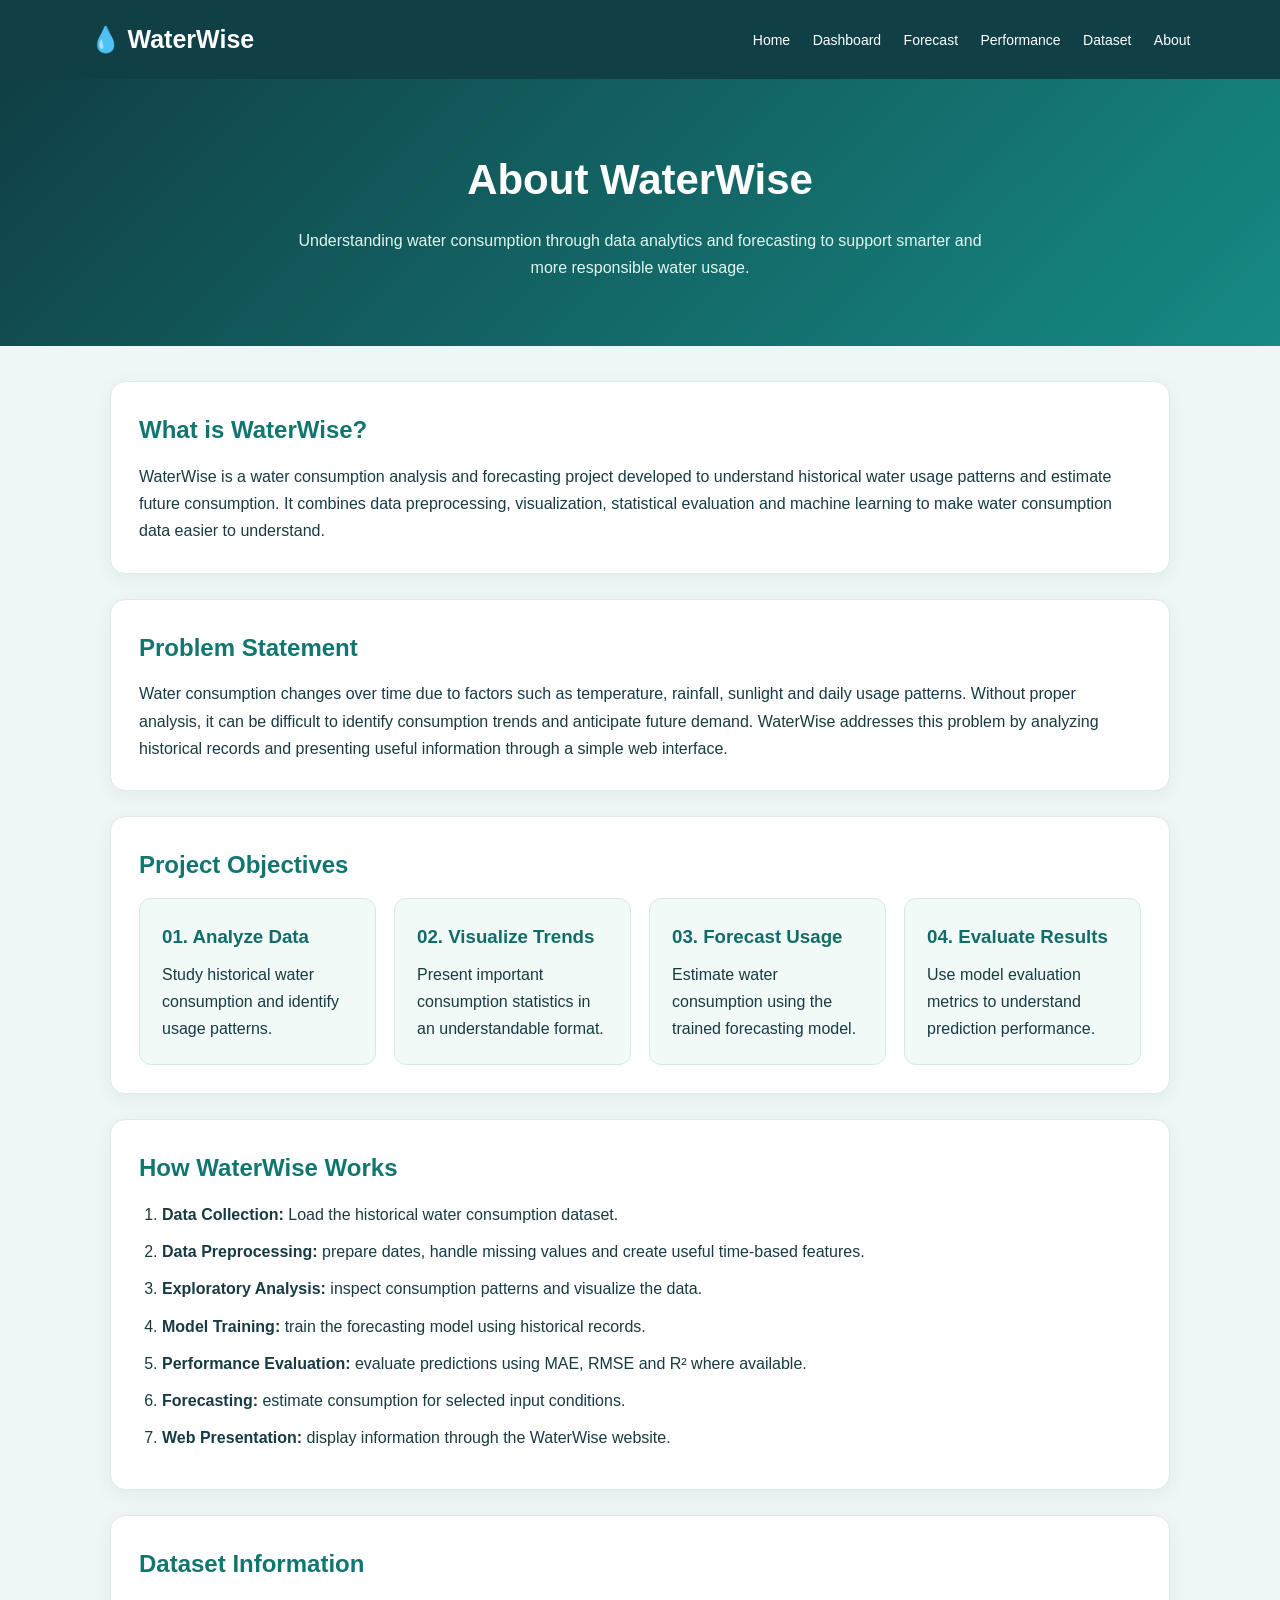
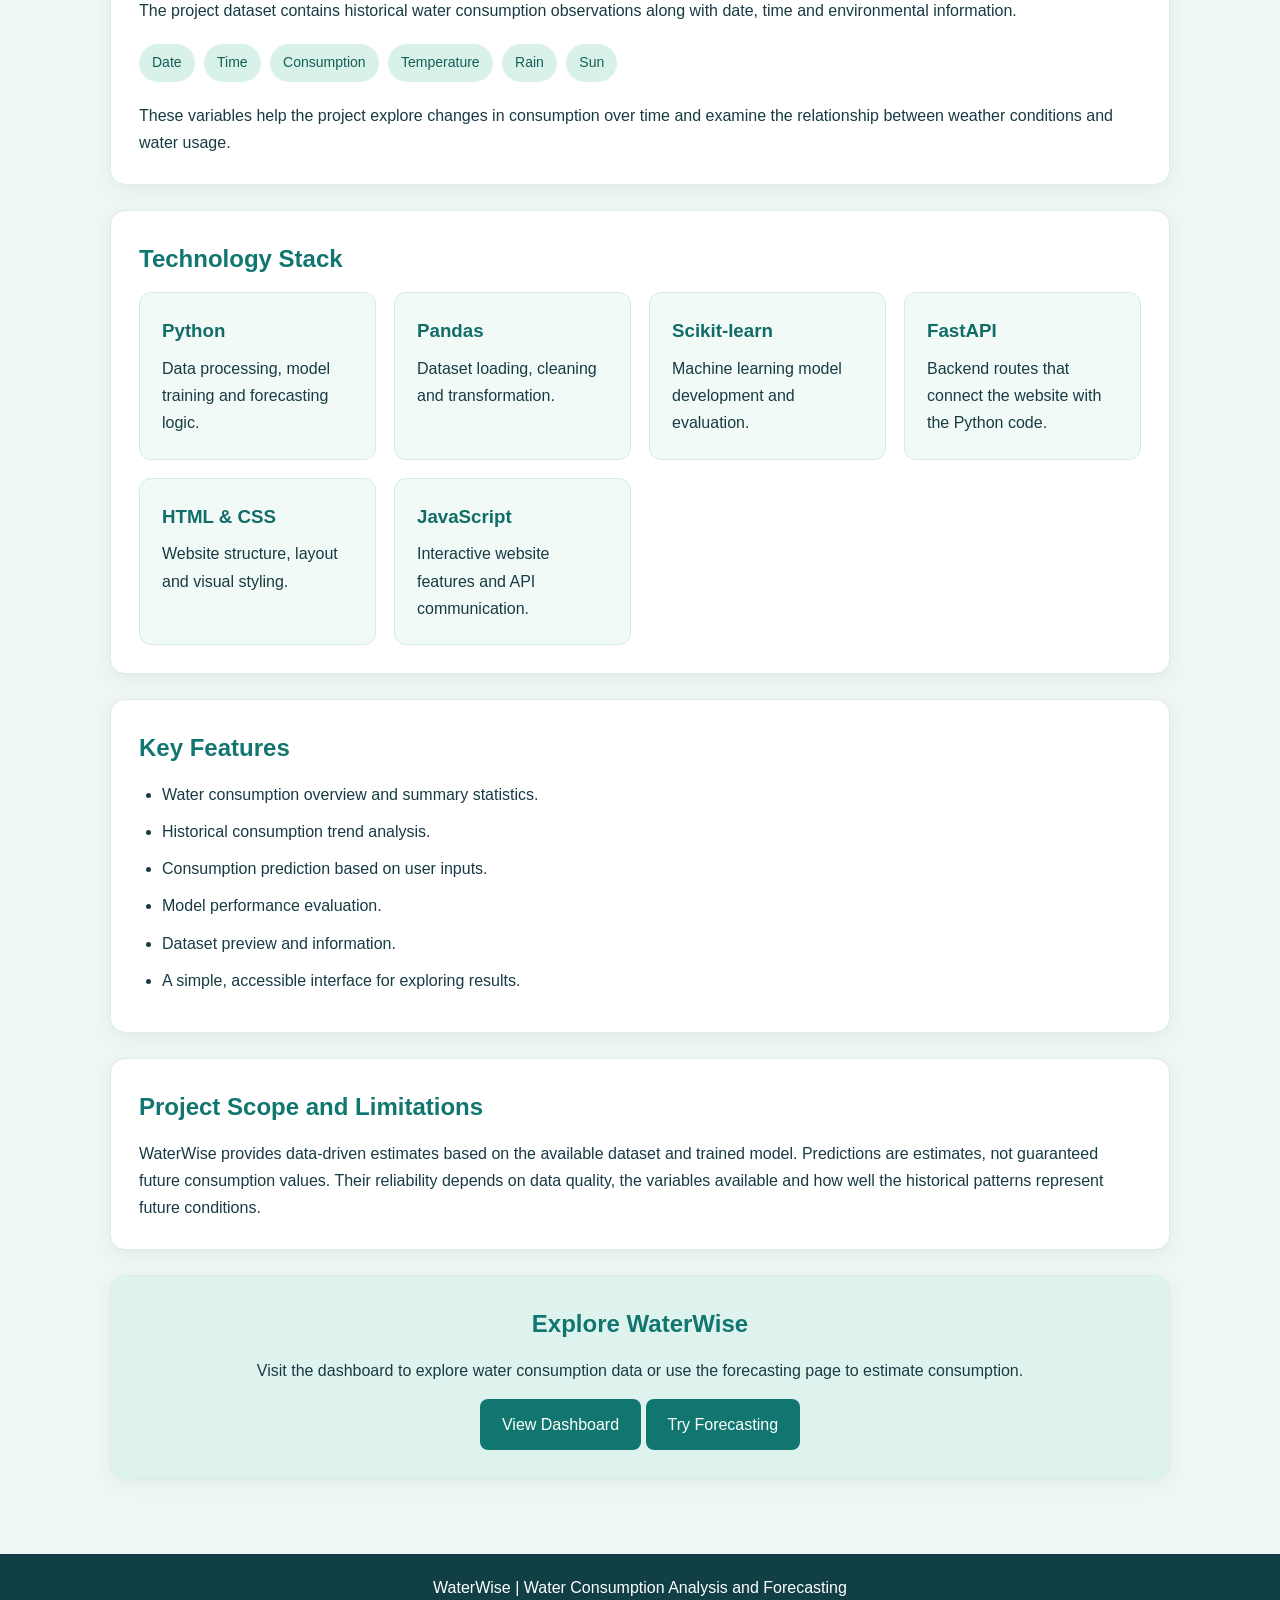
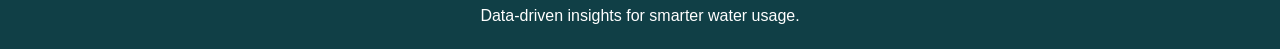
==== templates/about.html @ f3d33228 "Initial commit - WaterWise project" ====
<!DOCTYPE html>
<html lang="en">
<head>
    <meta charset="UTF-8">
    <meta name="viewport" content="width=device-width, initial-scale=1.0">
    <title>About | WaterWise</title>

    <style>
        * {
            margin: 0;
            padding: 0;
            box-sizing: border-box;
        }

        body {
            font-family: Arial, sans-serif;
            background: #eef7f6;
            color: #183b43;
            line-height: 1.7;
        }

        nav {
            background: #103f46;
            padding: 18px 7%;
            display: flex;
            justify-content: space-between;
            align-items: center;
            flex-wrap: wrap;
            gap: 15px;
        }

        .logo {
            color: white;
            font-size: 25px;
            font-weight: bold;
        }

        nav a {
            color: white;
            text-decoration: none;
            margin-left: 18px;
            font-size: 14px;
        }

        nav a:hover {
            color: #8ee0d0;
        }

        .hero {
            padding: 65px 8%;
            text-align: center;
            color: white;
            background: linear-gradient(135deg, #103f46, #168b83);
        }

        .hero h1 {
            font-size: 42px;
            margin-bottom: 12px;
        }

        .hero p {
            max-width: 720px;
            margin: auto;
            color: #e0f6f1;
        }

        .container {
            max-width: 1100px;
            margin: auto;
            padding: 35px 20px;
        }

        .section {
            background: white;
            margin-bottom: 25px;
            padding: 28px;
            border-radius: 15px;
            box-shadow: 0 5px 18px #173f4310;
            border: 1px solid #dcece8;
        }

        h2 {
            color: #11766f;
            margin-bottom: 12px;
        }

        .cards {
            display: grid;
            grid-template-columns: repeat(auto-fit, minmax(220px, 1fr));
            gap: 18px;
        }

        .card {
            background: #f1faf7;
            padding: 22px;
            border-radius: 12px;
            border: 1px solid #d4ebe4;
        }

        .card h3 {
            color: #126c68;
            margin-bottom: 8px;
        }

        .steps {
            padding-left: 23px;
        }

        .steps li {
            margin-bottom: 10px;
        }

        .tag {
            display: inline-block;
            background: #d9f2e9;
            color: #145e57;
            padding: 7px 13px;
            border-radius: 20px;
            margin: 5px 5px 5px 0;
            font-size: 14px;
        }

        .cta {
            text-align: center;
            background: #dff3ee;
        }

        .btn {
            display: inline-block;
            background: #11766f;
            color: white;
            padding: 12px 22px;
            border-radius: 8px;
            text-decoration: none;
            margin-top: 15px;
        }

        .btn:hover {
            background: #0b5551;
        }

        footer {
            background: #103f46;
            color: white;
            text-align: center;
            padding: 20px;
            margin-top: 15px;
        }

        @media (max-width: 600px) {
            .hero h1 {
                font-size: 32px;
            }

            nav {
                justify-content: center;
            }

            nav a {
                margin: 5px;
            }
        }
    </style>
</head>

<body>

    <nav>
        <div class="logo">💧 WaterWise</div>

        <div>
            <a href="/">Home</a>
            <a href="/dashboard">Dashboard</a>
            <a href="/predict">Forecast</a>
            <a href="/performance">Performance</a>
            <a href="/dataset">Dataset</a>
            <a href="/about">About</a>
        </div>
    </nav>

    <section class="hero">
        <h1>About WaterWise</h1>
        <p>
            Understanding water consumption through data analytics
            and forecasting to support smarter and more responsible
            water usage.
        </p>
    </section>

    <main class="container">

        <section class="section">
            <h2>What is WaterWise?</h2>
            <p>
                WaterWise is a water consumption analysis and forecasting
                project developed to understand historical water usage
                patterns and estimate future consumption. It combines
                data preprocessing, visualization, statistical evaluation
                and machine learning to make water consumption data easier
                to understand.
            </p>
        </section>

        <section class="section">
            <h2>Problem Statement</h2>
            <p>
                Water consumption changes over time due to factors such as
                temperature, rainfall, sunlight and daily usage patterns.
                Without proper analysis, it can be difficult to identify
                consumption trends and anticipate future demand.
                WaterWise addresses this problem by analyzing historical
                records and presenting useful information through a
                simple web interface.
            </p>
        </section>

        <section class="section">
            <h2>Project Objectives</h2>

            <div class="cards">
                <div class="card">
                    <h3>01. Analyze Data</h3>
                    <p>Study historical water consumption and identify usage patterns.</p>
                </div>

                <div class="card">
                    <h3>02. Visualize Trends</h3>
                    <p>Present important consumption statistics in an understandable format.</p>
                </div>

                <div class="card">
                    <h3>03. Forecast Usage</h3>
                    <p>Estimate water consumption using the trained forecasting model.</p>
                </div>

                <div class="card">
                    <h3>04. Evaluate Results</h3>
                    <p>Use model evaluation metrics to understand prediction performance.</p>
                </div>
            </div>
        </section>

        <section class="section">
            <h2>How WaterWise Works</h2>

            <ol class="steps">
                <li><strong>Data Collection:</strong> Load the historical water consumption dataset.</li>
                <li><strong>Data Preprocessing:</strong> prepare dates, handle missing values and create useful time-based features.</li>
                <li><strong>Exploratory Analysis:</strong> inspect consumption patterns and visualize the data.</li>
                <li><strong>Model Training:</strong> train the forecasting model using historical records.</li>
                <li><strong>Performance Evaluation:</strong> evaluate predictions using MAE, RMSE and R² where available.</li>
                <li><strong>Forecasting:</strong> estimate consumption for selected input conditions.</li>
                <li><strong>Web Presentation:</strong> display information through the WaterWise website.</li>
            </ol>
        </section>

        <section class="section">
            <h2>Dataset Information</h2>
            <p>
                The project dataset contains historical water consumption
                observations along with date, time and environmental
                information.
            </p>

            <div style="margin-top: 15px;">
                <span class="tag">Date</span>
                <span class="tag">Time</span>
                <span class="tag">Consumption</span>
                <span class="tag">Temperature</span>
                <span class="tag">Rain</span>
                <span class="tag">Sun</span>
            </div>

            <p style="margin-top: 15px;">
                These variables help the project explore changes in
                consumption over time and examine the relationship
                between weather conditions and water usage.
            </p>
        </section>

        <section class="section">
            <h2>Technology Stack</h2>

            <div class="cards">
                <div class="card">
                    <h3>Python</h3>
                    <p>Data processing, model training and forecasting logic.</p>
                </div>

                <div class="card">
                    <h3>Pandas</h3>
                    <p>Dataset loading, cleaning and transformation.</p>
                </div>

                <div class="card">
                    <h3>Scikit-learn</h3>
                    <p>Machine learning model development and evaluation.</p>
                </div>

                <div class="card">
                    <h3>FastAPI</h3>
                    <p>Backend routes that connect the website with the Python code.</p>
                </div>

                <div class="card">
                    <h3>HTML & CSS</h3>
                    <p>Website structure, layout and visual styling.</p>
                </div>

                <div class="card">
                    <h3>JavaScript</h3>
                    <p>Interactive website features and API communication.</p>
                </div>
            </div>
        </section>

        <section class="section">
            <h2>Key Features</h2>
            <ul class="steps">
                <li>Water consumption overview and summary statistics.</li>
                <li>Historical consumption trend analysis.</li>
                <li>Consumption prediction based on user inputs.</li>
                <li>Model performance evaluation.</li>
                <li>Dataset preview and information.</li>
                <li>A simple, accessible interface for exploring results.</li>
            </ul>
        </section>

        <section class="section">
            <h2>Project Scope and Limitations</h2>
            <p>
                WaterWise provides data-driven estimates based on the
                available dataset and trained model. Predictions are
                estimates, not guaranteed future consumption values.
                Their reliability depends on data quality, the variables
                available and how well the historical patterns represent
                future conditions.
            </p>
        </section>

        <section class="section cta">
            <h2>Explore WaterWise</h2>
            <p>
                Visit the dashboard to explore water consumption data
                or use the forecasting page to estimate consumption.
            </p>

            <a href="/dashboard" class="btn">View Dashboard</a>
            <a href="/predict" class="btn">Try Forecasting</a>
        </section>

    </main>

    <footer>
        <p>WaterWise | Water Consumption Analysis and Forecasting</p>
        <p>Data-driven insights for smarter water usage.</p>
    </footer>

</body>
</html>
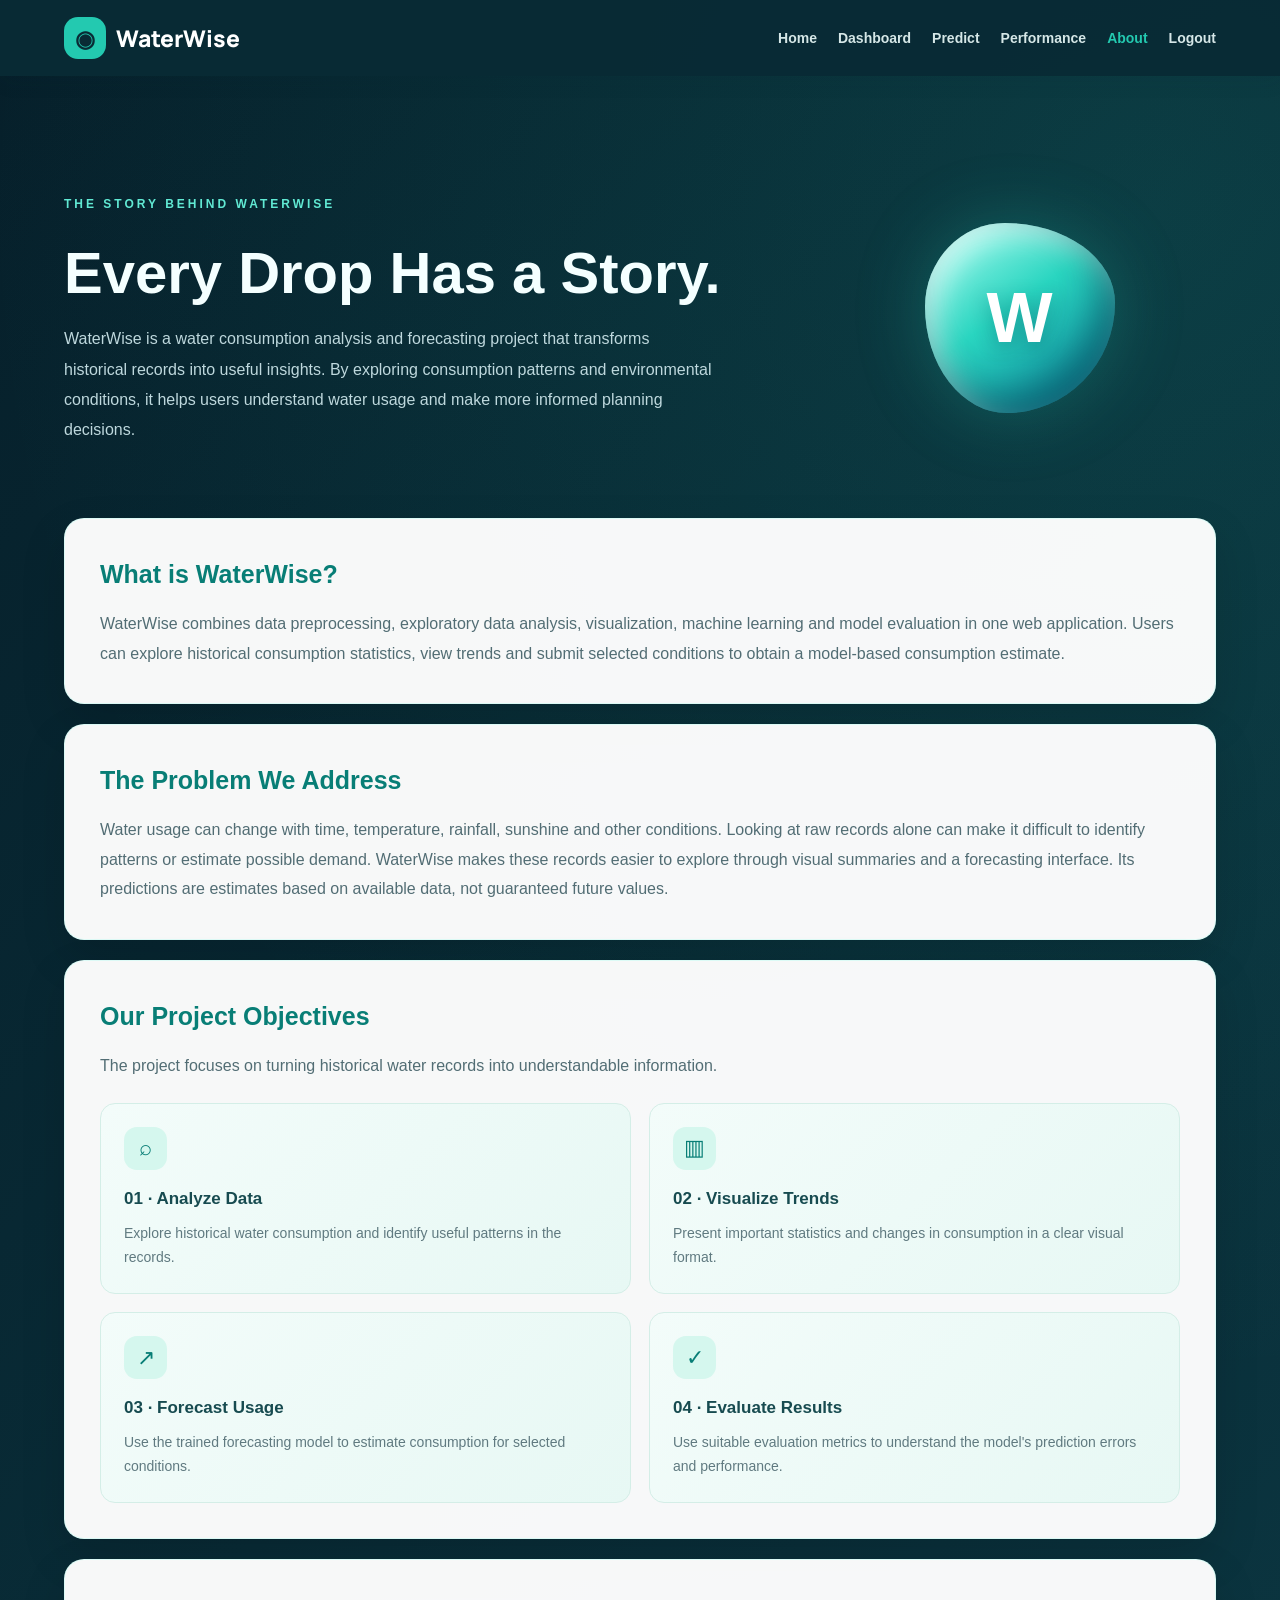
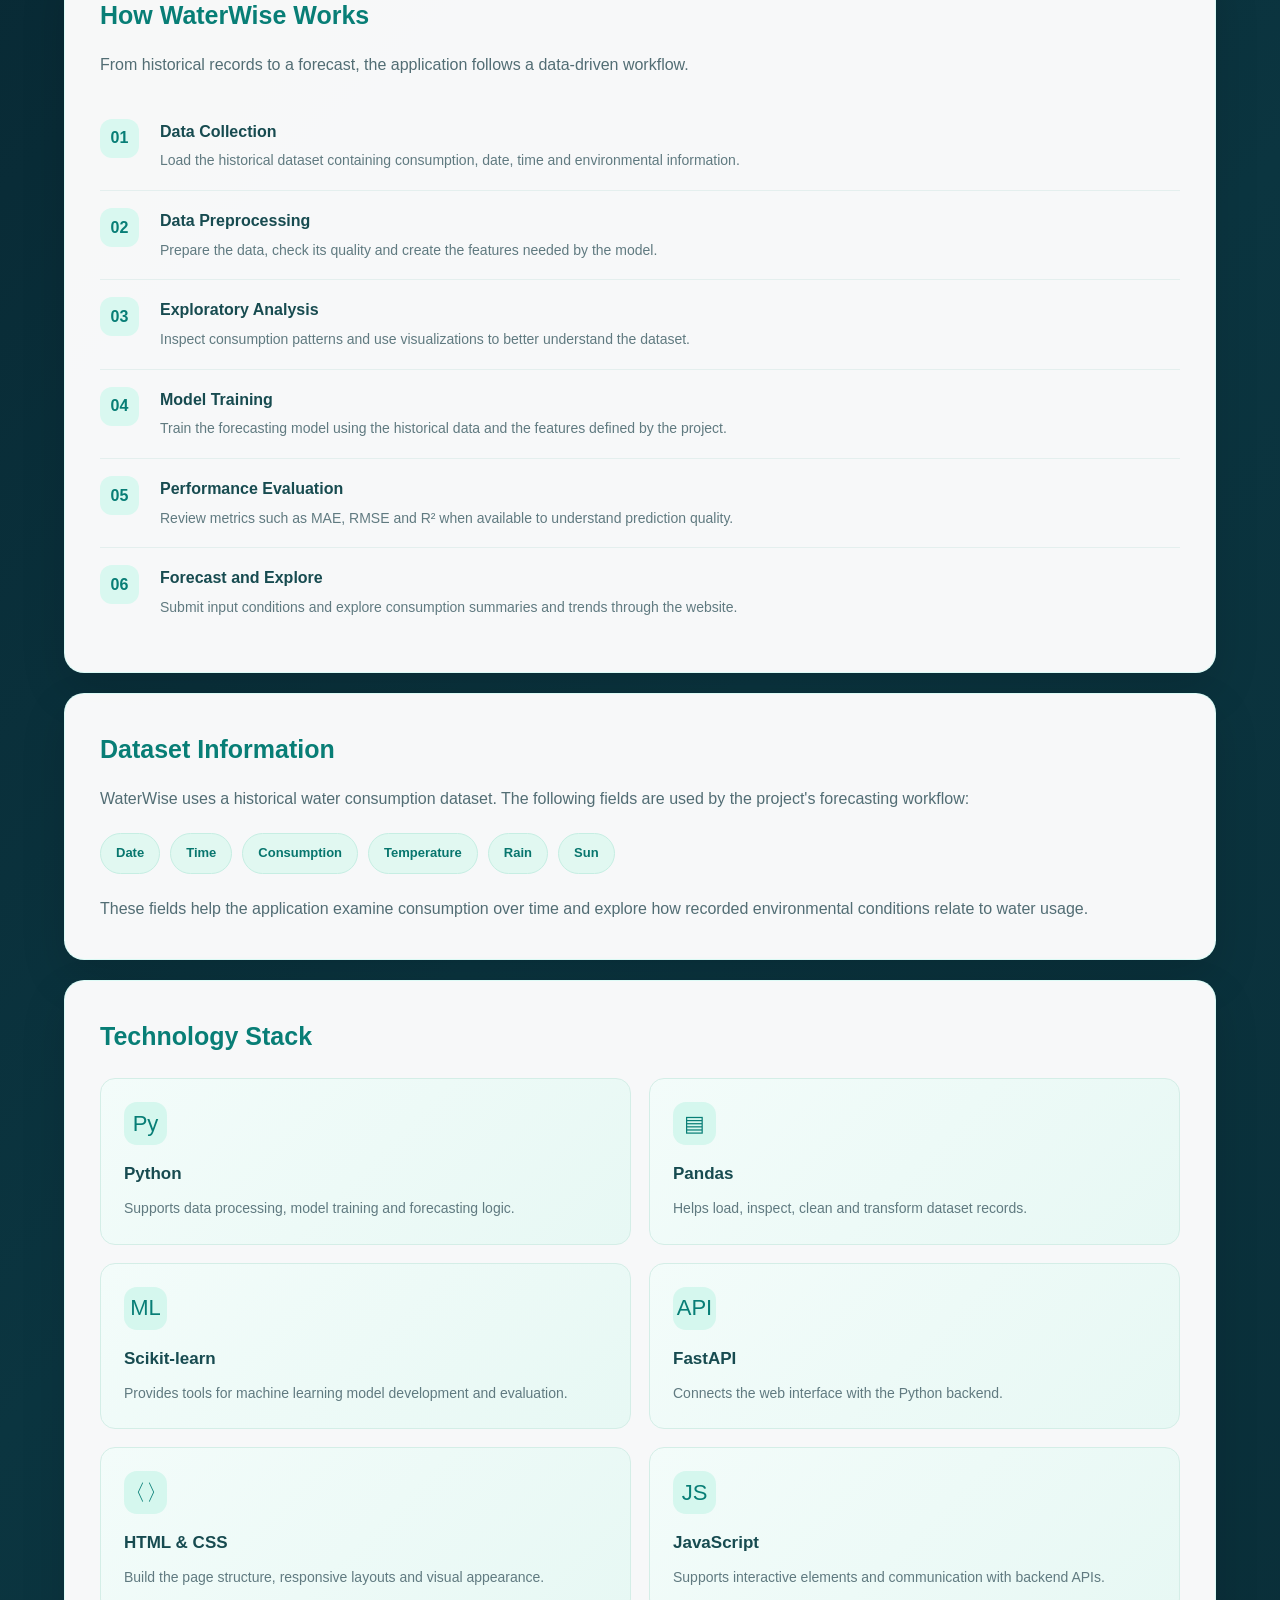
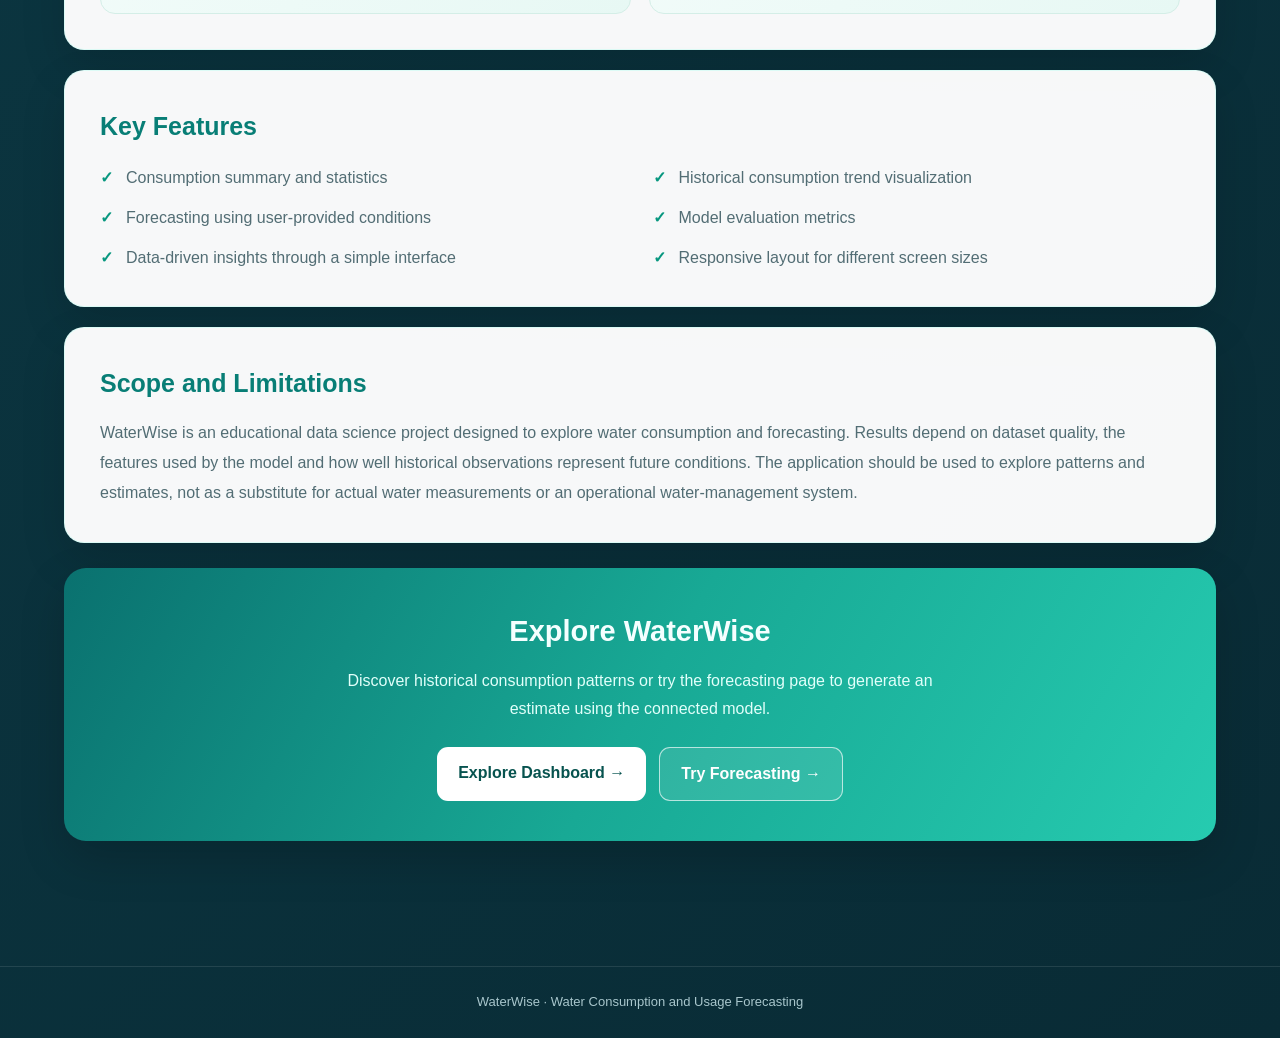
==== commit 902b7d7b: "Update WaterWise login flow and website design" ====
--- a/templates/about.html
+++ b/templates/about.html
@@ -1,163 +1,307 @@
+
 <!DOCTYPE html>
 <html lang="en">
 <head>
     <meta charset="UTF-8">
     <meta name="viewport" content="width=device-width, initial-scale=1.0">
-    <title>About | WaterWise</title>
+    <title>About WaterWise</title>
+    <link rel="stylesheet" href="/static/css.css">
 
     <style>
-        * {
-            margin: 0;
-            padding: 0;
-            box-sizing: border-box;
-        }
-
         body {
-            font-family: Arial, sans-serif;
-            background: #eef7f6;
+            background:
+                radial-gradient(circle at 90% 5%, rgba(35,201,176,.13), transparent 28%),
+                linear-gradient(135deg, #061f2a, #0b3540 55%, #092b35);
+            color: #f4ffff;
+        }
+
+        .about-hero {
+            padding: 65px 0 45px;
+            display: grid;
+            grid-template-columns: 1.3fr .7fr;
+            align-items: center;
+            gap: 30px;
+        }
+
+        .eyebrow {
+            color: #61ead4;
+            letter-spacing: 3px;
+            font-size: 12px;
+            font-weight: 800;
+        }
+
+        .about-hero h1 {
+            font-size: clamp(36px, 5vw, 58px);
+            line-height: 1.12;
+            margin: 18px 0;
+        }
+
+        .about-hero p {
+            color: #bed8dd;
+            line-height: 1.9;
+            max-width: 650px;
+            font-size: 16px;
+        }
+
+        .water-art {
+            display: flex;
+            justify-content: center;
+            align-items: center;
+            min-height: 270px;
+        }
+
+        .orb {
+            width: 190px;
+            height: 190px;
+            border-radius: 42% 58% 57% 43% / 44% 42% 58% 56%;
+            background: linear-gradient(145deg, #b1fff3, #29d5c0 45%, #087b96);
+            box-shadow:
+                inset -15px -18px 35px rgba(0,42,65,.45),
+                inset 12px 12px 28px rgba(255,255,255,.55),
+                0 0 70px rgba(35,201,176,.28);
+            display: grid;
+            place-items: center;
+            color: white;
+            font-size: 70px;
+            font-weight: 800;
+            text-shadow: 0 5px 20px rgba(0,45,65,.3);
+            animation: float 6s ease-in-out infinite;
+        }
+
+        @keyframes float {
+            0%, 100% { transform: translateY(0) rotate(0deg); }
+            50% { transform: translateY(-13px) rotate(5deg); }
+        }
+
+        .about-section {
+            margin: 20px 0;
+            padding: clamp(23px, 4vw, 35px);
+            border-radius: 20px;
+            background: rgba(255,255,255,.97);
             color: #183b43;
+            border: 1px solid rgba(157,255,238,.3);
+            box-shadow: 0 18px 45px rgba(0,0,0,.13);
+        }
+
+        .about-section h2 {
+            color: #087e76;
+            margin: 0 0 15px;
+            font-size: 25px;
+        }
+
+        .about-section > p {
+            line-height: 1.85;
+            color: #526d74;
+        }
+
+        .section-intro {
+            margin-bottom: 22px;
+        }
+
+        .about-grid {
+            display: grid;
+            grid-template-columns: repeat(2, minmax(0, 1fr));
+            gap: 18px;
+            margin-top: 22px;
+        }
+
+        .about-card {
+            padding: 23px;
+            border-radius: 15px;
+            background: linear-gradient(135deg, #f3fcfa, #e7f8f4);
+            border: 1px solid #d4eee7;
+            transition: transform .2s, box-shadow .2s;
+        }
+
+        .about-card:hover {
+            transform: translateY(-4px);
+            box-shadow: 0 12px 25px rgba(10,110,105,.1);
+        }
+
+        .card-symbol {
+            width: 43px;
+            height: 43px;
+            display: grid;
+            place-items: center;
+            border-radius: 13px;
+            background: #d5f7ee;
+            color: #087e76;
+            font-size: 22px;
+            margin-bottom: 15px;
+        }
+
+        .about-card h3 {
+            color: #174b50;
+            margin-bottom: 9px;
+            font-size: 17px;
+        }
+
+        .about-card p {
+            color: #607a80;
+            line-height: 1.75;
+            font-size: 14px;
+        }
+
+        .process {
+            display: grid;
+            gap: 0;
+            margin-top: 22px;
+        }
+
+        .process-step {
+            display: grid;
+            grid-template-columns: 45px 1fr;
+            gap: 15px;
+            padding: 17px 0;
+            border-bottom: 1px solid #e4efee;
+        }
+
+        .process-step:last-child {
+            border-bottom: none;
+        }
+
+        .step-number {
+            width: 39px;
+            height: 39px;
+            display: grid;
+            place-items: center;
+            border-radius: 12px;
+            background: #d9f8f0;
+            color: #087e76;
+            font-weight: 800;
+        }
+
+        .process-step h3 {
+            color: #174b50;
+            margin: 0 0 5px;
+            font-size: 16px;
+        }
+
+        .process-step p {
+            color: #607a80;
             line-height: 1.7;
-        }
-
-        nav {
-            background: #103f46;
-            padding: 18px 7%;
+            font-size: 14px;
+        }
+
+        .tags {
             display: flex;
-            justify-content: space-between;
-            align-items: center;
             flex-wrap: wrap;
-            gap: 15px;
-        }
-
-        .logo {
+            gap: 10px;
+            margin-top: 20px;
+        }
+
+        .tag {
+            padding: 9px 15px;
+            border-radius: 30px;
+            color: #08766e;
+            background: #e1f8f1;
+            border: 1px solid #c6eee3;
+            font-size: 13px;
+            font-weight: 700;
+        }
+
+        .feature-list {
+            display: grid;
+            grid-template-columns: repeat(2, minmax(0, 1fr));
+            gap: 13px 25px;
+            margin-top: 18px;
+            list-style: none;
+        }
+
+        .feature-list li {
+            color: #526d74;
+            line-height: 1.7;
+            padding-left: 26px;
+            position: relative;
+        }
+
+        .feature-list li::before {
+            content: "✓";
+            position: absolute;
+            left: 0;
+            color: #07977f;
+            font-weight: 800;
+        }
+
+        .cta-section {
+            margin: 25px 0 40px;
+            padding: 40px 25px;
+            text-align: center;
+            border-radius: 22px;
+            background: linear-gradient(120deg, #0a716f, #18a995, #26cbb0);
+            box-shadow: 0 18px 45px rgba(0,0,0,.17);
+        }
+
+        .cta-section h2 {
+            font-size: 29px;
+            margin-bottom: 12px;
+        }
+
+        .cta-section p {
+            color: #e1fffa;
+            line-height: 1.8;
+            max-width: 650px;
+            margin: auto;
+        }
+
+        .cta-links {
+            display: flex;
+            justify-content: center;
+            flex-wrap: wrap;
+            gap: 13px;
+            margin-top: 23px;
+        }
+
+        .cta-links a {
+            display: inline-block;
+            text-decoration: none;
+            padding: 13px 21px;
+            border-radius: 11px;
+            font-weight: 800;
+            transition: transform .2s;
+        }
+
+        .cta-links a:hover {
+            transform: translateY(-2px);
+        }
+
+        .cta-primary {
+            color: #07534f;
+            background: white;
+        }
+
+        .cta-secondary {
             color: white;
-            font-size: 25px;
-            font-weight: bold;
-        }
-
-        nav a {
-            color: white;
-            text-decoration: none;
-            margin-left: 18px;
-            font-size: 14px;
-        }
-
-        nav a:hover {
-            color: #8ee0d0;
-        }
-
-        .hero {
-            padding: 65px 8%;
-            text-align: center;
-            color: white;
-            background: linear-gradient(135deg, #103f46, #168b83);
-        }
-
-        .hero h1 {
-            font-size: 42px;
-            margin-bottom: 12px;
-        }
-
-        .hero p {
-            max-width: 720px;
-            margin: auto;
-            color: #e0f6f1;
-        }
-
-        .container {
-            max-width: 1100px;
-            margin: auto;
-            padding: 35px 20px;
-        }
-
-        .section {
-            background: white;
-            margin-bottom: 25px;
-            padding: 28px;
-            border-radius: 15px;
-            box-shadow: 0 5px 18px #173f4310;
-            border: 1px solid #dcece8;
-        }
-
-        h2 {
-            color: #11766f;
-            margin-bottom: 12px;
-        }
-
-        .cards {
-            display: grid;
-            grid-template-columns: repeat(auto-fit, minmax(220px, 1fr));
-            gap: 18px;
-        }
-
-        .card {
-            background: #f1faf7;
-            padding: 22px;
-            border-radius: 12px;
-            border: 1px solid #d4ebe4;
-        }
-
-        .card h3 {
-            color: #126c68;
-            margin-bottom: 8px;
-        }
-
-        .steps {
-            padding-left: 23px;
-        }
-
-        .steps li {
-            margin-bottom: 10px;
-        }
-
-        .tag {
-            display: inline-block;
-            background: #d9f2e9;
-            color: #145e57;
-            padding: 7px 13px;
-            border-radius: 20px;
-            margin: 5px 5px 5px 0;
-            font-size: 14px;
-        }
-
-        .cta {
-            text-align: center;
-            background: #dff3ee;
-        }
-
-        .btn {
-            display: inline-block;
-            background: #11766f;
-            color: white;
-            padding: 12px 22px;
-            border-radius: 8px;
-            text-decoration: none;
-            margin-top: 15px;
-        }
-
-        .btn:hover {
-            background: #0b5551;
-        }
-
-        footer {
-            background: #103f46;
-            color: white;
-            text-align: center;
-            padding: 20px;
-            margin-top: 15px;
-        }
-
-        @media (max-width: 600px) {
-            .hero h1 {
-                font-size: 32px;
+            border: 1px solid rgba(255,255,255,.65);
+            background: rgba(255,255,255,.1);
+        }
+
+        .footer {
+            color: #a8c6cc;
+            border-top: 1px solid rgba(255,255,255,.1);
+            background: transparent;
+        }
+
+        @media (max-width: 700px) {
+            .about-hero {
+                grid-template-columns: 1fr;
+                padding-top: 40px;
+                gap: 0;
             }
 
-            nav {
-                justify-content: center;
+            .water-art {
+                min-height: 220px;
             }
 
-            nav a {
-                margin: 5px;
+            .orb {
+                width: 150px;
+                height: 150px;
+                font-size: 55px;
+            }
+
+            .about-grid,
+            .feature-list {
+                grid-template-columns: 1fr;
             }
         }
     </style>
@@ -165,196 +309,264 @@
 
 <body>
 
-    <nav>
-        <div class="logo">💧 WaterWise</div>
-
+<nav class="navbar">
+    <a href="/" class="brand">
+        <span class="brand-icon">◉</span> WaterWise
+    </a>
+
+    <div class="nav-links">
+        <a href="/">Home</a>
+        <a href="/dashboard">Dashboard</a>
+        <a href="/predict">Predict</a>
+        <a href="/performance">Performance</a>
+        <a class="active" href="/about">About</a>
+        <a href="/logout">Logout</a>
+    </div>
+</nav>
+
+<main class="container">
+
+    <section class="about-hero">
         <div>
-            <a href="/">Home</a>
-            <a href="/dashboard">Dashboard</a>
-            <a href="/predict">Forecast</a>
-            <a href="/performance">Performance</a>
-            <a href="/dataset">Dataset</a>
-            <a href="/about">About</a>
-        </div>
-    </nav>
-
-    <section class="hero">
-        <h1>About WaterWise</h1>
-        <p>
-            Understanding water consumption through data analytics
-            and forecasting to support smarter and more responsible
-            water usage.
-        </p>
-    </section>
-
-    <main class="container">
-
-        <section class="section">
-            <h2>What is WaterWise?</h2>
+            <span class="eyebrow">THE STORY BEHIND WATERWISE</span>
+            <h1>Every Drop Has a Story.</h1>
             <p>
                 WaterWise is a water consumption analysis and forecasting
-                project developed to understand historical water usage
-                patterns and estimate future consumption. It combines
-                data preprocessing, visualization, statistical evaluation
-                and machine learning to make water consumption data easier
-                to understand.
+                project that transforms historical records into useful
+                insights. By exploring consumption patterns and environmental
+                conditions, it helps users understand water usage and make
+                more informed planning decisions.
             </p>
-        </section>
-
-        <section class="section">
-            <h2>Problem Statement</h2>
-            <p>
-                Water consumption changes over time due to factors such as
-                temperature, rainfall, sunlight and daily usage patterns.
-                Without proper analysis, it can be difficult to identify
-                consumption trends and anticipate future demand.
-                WaterWise addresses this problem by analyzing historical
-                records and presenting useful information through a
-                simple web interface.
-            </p>
-        </section>
-
-        <section class="section">
-            <h2>Project Objectives</h2>
-
-            <div class="cards">
-                <div class="card">
-                    <h3>01. Analyze Data</h3>
-                    <p>Study historical water consumption and identify usage patterns.</p>
+        </div>
+
+        <div class="water-art" aria-label="WaterWise water-inspired illustration">
+            <div class="orb">W</div>
+        </div>
+    </section>
+
+    <section class="about-section">
+        <h2>What is WaterWise?</h2>
+        <p>
+            WaterWise combines data preprocessing, exploratory data analysis,
+            visualization, machine learning and model evaluation in one web
+            application. Users can explore historical consumption statistics,
+            view trends and submit selected conditions to obtain a model-based
+            consumption estimate.
+        </p>
+    </section>
+
+    <section class="about-section">
+        <h2>The Problem We Address</h2>
+        <p>
+            Water usage can change with time, temperature, rainfall, sunshine
+            and other conditions. Looking at raw records alone can make it
+            difficult to identify patterns or estimate possible demand.
+            WaterWise makes these records easier to explore through visual
+            summaries and a forecasting interface. Its predictions are
+            estimates based on available data, not guaranteed future values.
+        </p>
+    </section>
+
+    <section class="about-section">
+        <h2>Our Project Objectives</h2>
+        <p class="section-intro">
+            The project focuses on turning historical water records into
+            understandable information.
+        </p>
+
+        <div class="about-grid">
+            <div class="about-card">
+                <div class="card-symbol">⌕</div>
+                <h3>01 · Analyze Data</h3>
+                <p>Explore historical water consumption and identify useful patterns in the records.</p>
+            </div>
+
+            <div class="about-card">
+                <div class="card-symbol">▥</div>
+                <h3>02 · Visualize Trends</h3>
+                <p>Present important statistics and changes in consumption in a clear visual format.</p>
+            </div>
+
+            <div class="about-card">
+                <div class="card-symbol">↗</div>
+                <h3>03 · Forecast Usage</h3>
+                <p>Use the trained forecasting model to estimate consumption for selected conditions.</p>
+            </div>
+
+            <div class="about-card">
+                <div class="card-symbol">✓</div>
+                <h3>04 · Evaluate Results</h3>
+                <p>Use suitable evaluation metrics to understand the model's prediction errors and performance.</p>
+            </div>
+        </div>
+    </section>
+
+    <section class="about-section">
+        <h2>How WaterWise Works</h2>
+        <p class="section-intro">
+            From historical records to a forecast, the application follows
+            a data-driven workflow.
+        </p>
+
+        <div class="process">
+            <div class="process-step">
+                <div class="step-number">01</div>
+                <div>
+                    <h3>Data Collection</h3>
+                    <p>Load the historical dataset containing consumption, date, time and environmental information.</p>
                 </div>
-
-                <div class="card">
-                    <h3>02. Visualize Trends</h3>
-                    <p>Present important consumption statistics in an understandable format.</p>
+            </div>
+
+            <div class="process-step">
+                <div class="step-number">02</div>
+                <div>
+                    <h3>Data Preprocessing</h3>
+                    <p>Prepare the data, check its quality and create the features needed by the model.</p>
                 </div>
-
-                <div class="card">
-                    <h3>03. Forecast Usage</h3>
-                    <p>Estimate water consumption using the trained forecasting model.</p>
+            </div>
+
+            <div class="process-step">
+                <div class="step-number">03</div>
+                <div>
+                    <h3>Exploratory Analysis</h3>
+                    <p>Inspect consumption patterns and use visualizations to better understand the dataset.</p>
                 </div>
-
-                <div class="card">
-                    <h3>04. Evaluate Results</h3>
-                    <p>Use model evaluation metrics to understand prediction performance.</p>
+            </div>
+
+            <div class="process-step">
+                <div class="step-number">04</div>
+                <div>
+                    <h3>Model Training</h3>
+                    <p>Train the forecasting model using the historical data and the features defined by the project.</p>
                 </div>
             </div>
-        </section>
-
-        <section class="section">
-            <h2>How WaterWise Works</h2>
-
-            <ol class="steps">
-                <li><strong>Data Collection:</strong> Load the historical water consumption dataset.</li>
-                <li><strong>Data Preprocessing:</strong> prepare dates, handle missing values and create useful time-based features.</li>
-                <li><strong>Exploratory Analysis:</strong> inspect consumption patterns and visualize the data.</li>
-                <li><strong>Model Training:</strong> train the forecasting model using historical records.</li>
-                <li><strong>Performance Evaluation:</strong> evaluate predictions using MAE, RMSE and R² where available.</li>
-                <li><strong>Forecasting:</strong> estimate consumption for selected input conditions.</li>
-                <li><strong>Web Presentation:</strong> display information through the WaterWise website.</li>
-            </ol>
-        </section>
-
-        <section class="section">
-            <h2>Dataset Information</h2>
-            <p>
-                The project dataset contains historical water consumption
-                observations along with date, time and environmental
-                information.
-            </p>
-
-            <div style="margin-top: 15px;">
-                <span class="tag">Date</span>
-                <span class="tag">Time</span>
-                <span class="tag">Consumption</span>
-                <span class="tag">Temperature</span>
-                <span class="tag">Rain</span>
-                <span class="tag">Sun</span>
-            </div>
-
-            <p style="margin-top: 15px;">
-                These variables help the project explore changes in
-                consumption over time and examine the relationship
-                between weather conditions and water usage.
-            </p>
-        </section>
-
-        <section class="section">
-            <h2>Technology Stack</h2>
-
-            <div class="cards">
-                <div class="card">
-                    <h3>Python</h3>
-                    <p>Data processing, model training and forecasting logic.</p>
+
+            <div class="process-step">
+                <div class="step-number">05</div>
+                <div>
+                    <h3>Performance Evaluation</h3>
+                    <p>Review metrics such as MAE, RMSE and R² when available to understand prediction quality.</p>
                 </div>
-
-                <div class="card">
-                    <h3>Pandas</h3>
-                    <p>Dataset loading, cleaning and transformation.</p>
+            </div>
+
+            <div class="process-step">
+                <div class="step-number">06</div>
+                <div>
+                    <h3>Forecast and Explore</h3>
+                    <p>Submit input conditions and explore consumption summaries and trends through the website.</p>
                 </div>
-
-                <div class="card">
-                    <h3>Scikit-learn</h3>
-                    <p>Machine learning model development and evaluation.</p>
-                </div>
-
-                <div class="card">
-                    <h3>FastAPI</h3>
-                    <p>Backend routes that connect the website with the Python code.</p>
-                </div>
-
-                <div class="card">
-                    <h3>HTML & CSS</h3>
-                    <p>Website structure, layout and visual styling.</p>
-                </div>
-
-                <div class="card">
-                    <h3>JavaScript</h3>
-                    <p>Interactive website features and API communication.</p>
-                </div>
-            </div>
-        </section>
-
-        <section class="section">
-            <h2>Key Features</h2>
-            <ul class="steps">
-                <li>Water consumption overview and summary statistics.</li>
-                <li>Historical consumption trend analysis.</li>
-                <li>Consumption prediction based on user inputs.</li>
-                <li>Model performance evaluation.</li>
-                <li>Dataset preview and information.</li>
-                <li>A simple, accessible interface for exploring results.</li>
-            </ul>
-        </section>
-
-        <section class="section">
-            <h2>Project Scope and Limitations</h2>
-            <p>
-                WaterWise provides data-driven estimates based on the
-                available dataset and trained model. Predictions are
-                estimates, not guaranteed future consumption values.
-                Their reliability depends on data quality, the variables
-                available and how well the historical patterns represent
-                future conditions.
-            </p>
-        </section>
-
-        <section class="section cta">
-            <h2>Explore WaterWise</h2>
-            <p>
-                Visit the dashboard to explore water consumption data
-                or use the forecasting page to estimate consumption.
-            </p>
-
-            <a href="/dashboard" class="btn">View Dashboard</a>
-            <a href="/predict" class="btn">Try Forecasting</a>
-        </section>
-
-    </main>
-
-    <footer>
-        <p>WaterWise | Water Consumption Analysis and Forecasting</p>
-        <p>Data-driven insights for smarter water usage.</p>
-    </footer>
+            </div>
+        </div>
+    </section>
+
+    <section class="about-section">
+        <h2>Dataset Information</h2>
+        <p>
+            WaterWise uses a historical water consumption dataset. The
+            following fields are used by the project's forecasting workflow:
+        </p>
+
+        <div class="tags">
+            <span class="tag">Date</span>
+            <span class="tag">Time</span>
+            <span class="tag">Consumption</span>
+            <span class="tag">Temperature</span>
+            <span class="tag">Rain</span>
+            <span class="tag">Sun</span>
+        </div>
+
+        <p style="margin-top:20px;">
+            These fields help the application examine consumption over time
+            and explore how recorded environmental conditions relate to
+            water usage.
+        </p>
+    </section>
+
+    <section class="about-section">
+        <h2>Technology Stack</h2>
+
+        <div class="about-grid">
+            <div class="about-card">
+                <div class="card-symbol">Py</div>
+                <h3>Python</h3>
+                <p>Supports data processing, model training and forecasting logic.</p>
+            </div>
+
+            <div class="about-card">
+                <div class="card-symbol">▤</div>
+                <h3>Pandas</h3>
+                <p>Helps load, inspect, clean and transform dataset records.</p>
+            </div>
+
+            <div class="about-card">
+                <div class="card-symbol">ML</div>
+                <h3>Scikit-learn</h3>
+                <p>Provides tools for machine learning model development and evaluation.</p>
+            </div>
+
+            <div class="about-card">
+                <div class="card-symbol">API</div>
+                <h3>FastAPI</h3>
+                <p>Connects the web interface with the Python backend.</p>
+            </div>
+
+            <div class="about-card">
+                <div class="card-symbol">〈〉</div>
+                <h3>HTML & CSS</h3>
+                <p>Build the page structure, responsive layouts and visual appearance.</p>
+            </div>
+
+            <div class="about-card">
+                <div class="card-symbol">JS</div>
+                <h3>JavaScript</h3>
+                <p>Supports interactive elements and communication with backend APIs.</p>
+            </div>
+        </div>
+    </section>
+
+    <section class="about-section">
+        <h2>Key Features</h2>
+        <ul class="feature-list">
+            <li>Consumption summary and statistics</li>
+            <li>Historical consumption trend visualization</li>
+            <li>Forecasting using user-provided conditions</li>
+            <li>Model evaluation metrics</li>
+            <li>Data-driven insights through a simple interface</li>
+            <li>Responsive layout for different screen sizes</li>
+        </ul>
+    </section>
+
+    <section class="about-section">
+        <h2>Scope and Limitations</h2>
+        <p>
+            WaterWise is an educational data science project designed to
+            explore water consumption and forecasting. Results depend on
+            dataset quality, the features used by the model and how well
+            historical observations represent future conditions. The
+            application should be used to explore patterns and estimates,
+            not as a substitute for actual water measurements or an
+            operational water-management system.
+        </p>
+    </section>
+
+    <section class="cta-section">
+        <h2>Explore WaterWise</h2>
+        <p>
+            Discover historical consumption patterns or try the forecasting
+            page to generate an estimate using the connected model.
+        </p>
+
+        <div class="cta-links">
+            <a class="cta-primary" href="/dashboard">Explore Dashboard →</a>
+            <a class="cta-secondary" href="/predict">Try Forecasting →</a>
+        </div>
+    </section>
+
+</main>
+
+<footer class="footer">
+    WaterWise · Water Consumption and Usage Forecasting
+</footer>
 
 </body>
-</html>+</html>
--- a/static/css.css
+++ b/static/css.css
@@ -0,0 +1,444 @@
+
+@import url('https://fonts.googleapis.com/css2?family=DM+Sans:wght@400;500;600;700&family=Manrope:wght@400;500;600;700;800&display=swap');
+
+:root {
+    --navy: #092B35;
+    --navy-light: #103E49;
+    --teal: #23C9B0;
+    --mint: #B5F3E7;
+    --white: #FFFFFF;
+    --background: #F3F8F8;
+    --text: #193A43;
+    --muted: #71868B;
+    --border: #DFEBE9;
+    --shadow: 0 14px 40px rgba(9, 43, 53, 0.08);
+}
+
+* {
+    box-sizing: border-box;
+    margin: 0;
+    padding: 0;
+}
+
+html {
+    scroll-behavior: smooth;
+}
+
+body {
+    min-height: 100vh;
+    font-family: 'DM Sans', sans-serif;
+    background: var(--background);
+    color: var(--text);
+    line-height: 1.6;
+}
+
+a {
+    color: inherit;
+    text-decoration: none;
+}
+
+button,
+input,
+select,
+textarea {
+    font: inherit;
+}
+
+button {
+    cursor: pointer;
+}
+
+/* Navigation */
+
+.navbar {
+    position: sticky;
+    top: 0;
+    z-index: 100;
+    min-height: 76px;
+    padding: 14px 5%;
+    display: flex;
+    align-items: center;
+    justify-content: space-between;
+    gap: 20px;
+    background: rgba(9, 43, 53, 0.97);
+    color: white;
+    box-shadow: 0 5px 20px rgba(9, 43, 53, 0.08);
+}
+
+.brand {
+    display: flex;
+    align-items: center;
+    gap: 10px;
+    white-space: nowrap;
+    font: 800 23px 'Manrope', sans-serif;
+}
+
+.brand-icon {
+    display: grid;
+    place-items: center;
+    width: 42px;
+    height: 42px;
+    border-radius: 14px;
+    background: var(--teal);
+    color: var(--navy);
+    font-size: 23px;
+}
+
+.nav-links {
+    display: flex;
+    flex-wrap: wrap;
+    gap: 21px;
+    align-items: center;
+}
+
+.nav-links a {
+    color: #D5E7E7;
+    font-size: 14px;
+    font-weight: 600;
+    transition: color 0.2s ease;
+}
+
+.nav-links a:hover,
+.nav-links a.active {
+    color: var(--teal);
+}
+
+/* Main content */
+
+.container {
+    width: min(1180px, 90%);
+    margin: 0 auto;
+    padding: 42px 0 65px;
+}
+
+.section-heading {
+    margin-bottom: 22px;
+}
+
+.section-heading h1,
+.section-heading h2 {
+    font: 800 clamp(25px, 3vw, 36px) 'Manrope', sans-serif;
+    letter-spacing: -0.7px;
+}
+
+.section-heading p {
+    max-width: 750px;
+    margin-top: 7px;
+    color: var(--muted);
+}
+
+.eyebrow {
+    display: inline-block;
+    margin-bottom: 9px;
+    color: #079D89;
+    font-size: 12px;
+    font-weight: 800;
+    letter-spacing: 2px;
+    text-transform: uppercase;
+}
+
+/* Hero section */
+
+.hero {
+    position: relative;
+    overflow: hidden;
+    padding: 65px 7%;
+    border-radius: 28px;
+    background:
+        radial-gradient(ellipse at 85% 20%, rgba(35, 201, 176, .25), transparent 40%),
+        linear-gradient(125deg, #092B35, #105260);
+    color: white;
+    box-shadow: 0 20px 50px rgba(9, 43, 53, 0.12);
+}
+
+.hero h1 {
+    max-width: 720px;
+    margin: 18px 0;
+    font: 800 clamp(36px, 5vw, 61px)/1.13 'Manrope', sans-serif;
+    letter-spacing: -2px;
+}
+
+.hero p {
+    max-width: 610px;
+    color: #C5E0DF;
+    font-size: 16px;
+}
+
+/* Buttons */
+
+.button,
+.btn {
+    display: inline-flex;
+    align-items: center;
+    justify-content: center;
+    gap: 8px;
+    min-height: 45px;
+    padding: 12px 20px;
+    border: 1px solid transparent;
+    border-radius: 12px;
+    background: var(--teal);
+    color: var(--navy);
+    font-weight: 700;
+    transition: transform .2s ease, filter .2s ease;
+}
+
+.button:hover,
+.btn:hover {
+    transform: translateY(-2px);
+    filter: brightness(1.04);
+}
+
+.button-outline,
+.btn.secondary {
+    border-color: #C4DEDA;
+    background: white;
+    color: #087D76;
+}
+
+.actions {
+    display: flex;
+    flex-wrap: wrap;
+    gap: 12px;
+    margin-top: 25px;
+}
+
+/* Cards and grids */
+
+.grid {
+    display: grid;
+    grid-template-columns: repeat(3, minmax(0, 1fr));
+    gap: 20px;
+    margin: 25px 0 36px;
+}
+
+.card {
+    min-width: 0;
+    padding: 25px;
+    border: 1px solid var(--border);
+    border-radius: 20px;
+    background: var(--white);
+    box-shadow: var(--shadow);
+    transition: transform .2s ease, box-shadow .2s ease;
+}
+
+.card:hover {
+    transform: translateY(-2px);
+    box-shadow: 0 18px 45px rgba(9, 43, 53, 0.11);
+}
+
+.card h3 {
+    margin-bottom: 9px;
+    font-size: 16px;
+}
+
+.metric {
+    margin: 8px 0;
+    overflow-wrap: anywhere;
+    color: var(--navy);
+    font: 800 clamp(25px, 3vw, 34px) 'Manrope', sans-serif;
+}
+
+.muted {
+    color: var(--muted);
+    font-size: 13px;
+}
+
+/* Panels */
+
+.panel {
+    min-width: 0;
+    margin-top: 25px;
+    padding: 28px;
+    border: 1px solid var(--border);
+    border-radius: 20px;
+    background: white;
+    box-shadow: var(--shadow);
+}
+
+.panel h2 {
+    color: var(--navy);
+    font: 800 21px 'Manrope', sans-serif;
+}
+
+/* Forms */
+
+.form-grid {
+    display: grid;
+    grid-template-columns: repeat(2, minmax(0, 1fr));
+    gap: 20px;
+}
+
+.field {
+    display: flex;
+    flex-direction: column;
+    gap: 7px;
+}
+
+.field label {
+    font-size: 14px;
+    font-weight: 700;
+}
+
+.field input,
+.field select,
+.field textarea {
+    width: 100%;
+    min-height: 47px;
+    padding: 11px 13px;
+    border: 1px solid #CBDDD9;
+    border-radius: 10px;
+    background: #FBFDFD;
+    color: var(--text);
+    outline: none;
+}
+
+.field input:focus,
+.field select:focus,
+.field textarea:focus {
+    border-color: var(--teal);
+    box-shadow: 0 0 0 3px rgba(35, 201, 176, .12);
+}
+
+/* Prediction results */
+
+.result {
+    margin-top: 22px;
+    padding: 22px;
+    border: 1px solid #B5E9DE;
+    border-radius: 15px;
+    background: #E7F9F5;
+}
+
+.result .metric {
+    color: #087F70;
+}
+
+/* Tables */
+
+.table-wrap {
+    max-width: 100%;
+    overflow-x: auto;
+    margin-top: 20px;
+    border-radius: 12px;
+    border: 1px solid var(--border);
+}
+
+table {
+    width: 100%;
+    border-collapse: collapse;
+    background: white;
+}
+
+th,
+td {
+    padding: 13px 16px;
+    text-align: left;
+    white-space: nowrap;
+    border-bottom: 1px solid var(--border);
+    font-size: 14px;
+}
+
+th {
+    background: #E9F5F3;
+    color: var(--navy);
+}
+
+/* Status messages */
+
+.notice {
+    margin: 15px 0;
+    padding: 15px 18px;
+    border: 1px solid #F0DEAE;
+    border-radius: 12px;
+    background: #FFF5DD;
+    color: #79591C;
+}
+
+.notice:empty {
+    display: none;
+}
+
+/* Logout and form buttons */
+
+form button[type="submit"] {
+    padding: 12px 20px;
+    border: none;
+    border-radius: 10px;
+    background: var(--teal);
+    color: var(--navy);
+    font-weight: 700;
+}
+
+form button[type="submit"]:hover {
+    filter: brightness(0.96);
+}
+
+/* Footer */
+
+.footer {
+    margin-top: 20px;
+    padding: 25px;
+    text-align: center;
+    background: var(--navy);
+    color: #C5E0DF;
+    font-size: 13px;
+}
+
+/* Responsive layouts */
+
+@media (max-width: 900px) {
+    .navbar {
+        align-items: flex-start;
+        flex-direction: column;
+    }
+
+    .nav-links {
+        gap: 12px 18px;
+    }
+
+    .grid {
+        grid-template-columns: repeat(2, minmax(0, 1fr));
+    }
+
+    .hero {
+        padding: 45px 7%;
+    }
+}
+
+@media (max-width: 600px) {
+    .grid,
+    .form-grid {
+        grid-template-columns: 1fr;
+    }
+
+    .container {
+        width: 92%;
+        padding-top: 25px;
+    }
+
+    .navbar {
+        padding: 14px 4%;
+    }
+
+    .nav-links {
+        gap: 10px 14px;
+    }
+
+    .nav-links a {
+        font-size: 13px;
+    }
+
+    .hero h1 {
+        letter-spacing: -1px;
+    }
+
+    .panel,
+    .card {
+        padding: 19px;
+    }
+
+    .actions > a,
+    .actions > button {
+        max-width: 100%;
+    }
+}
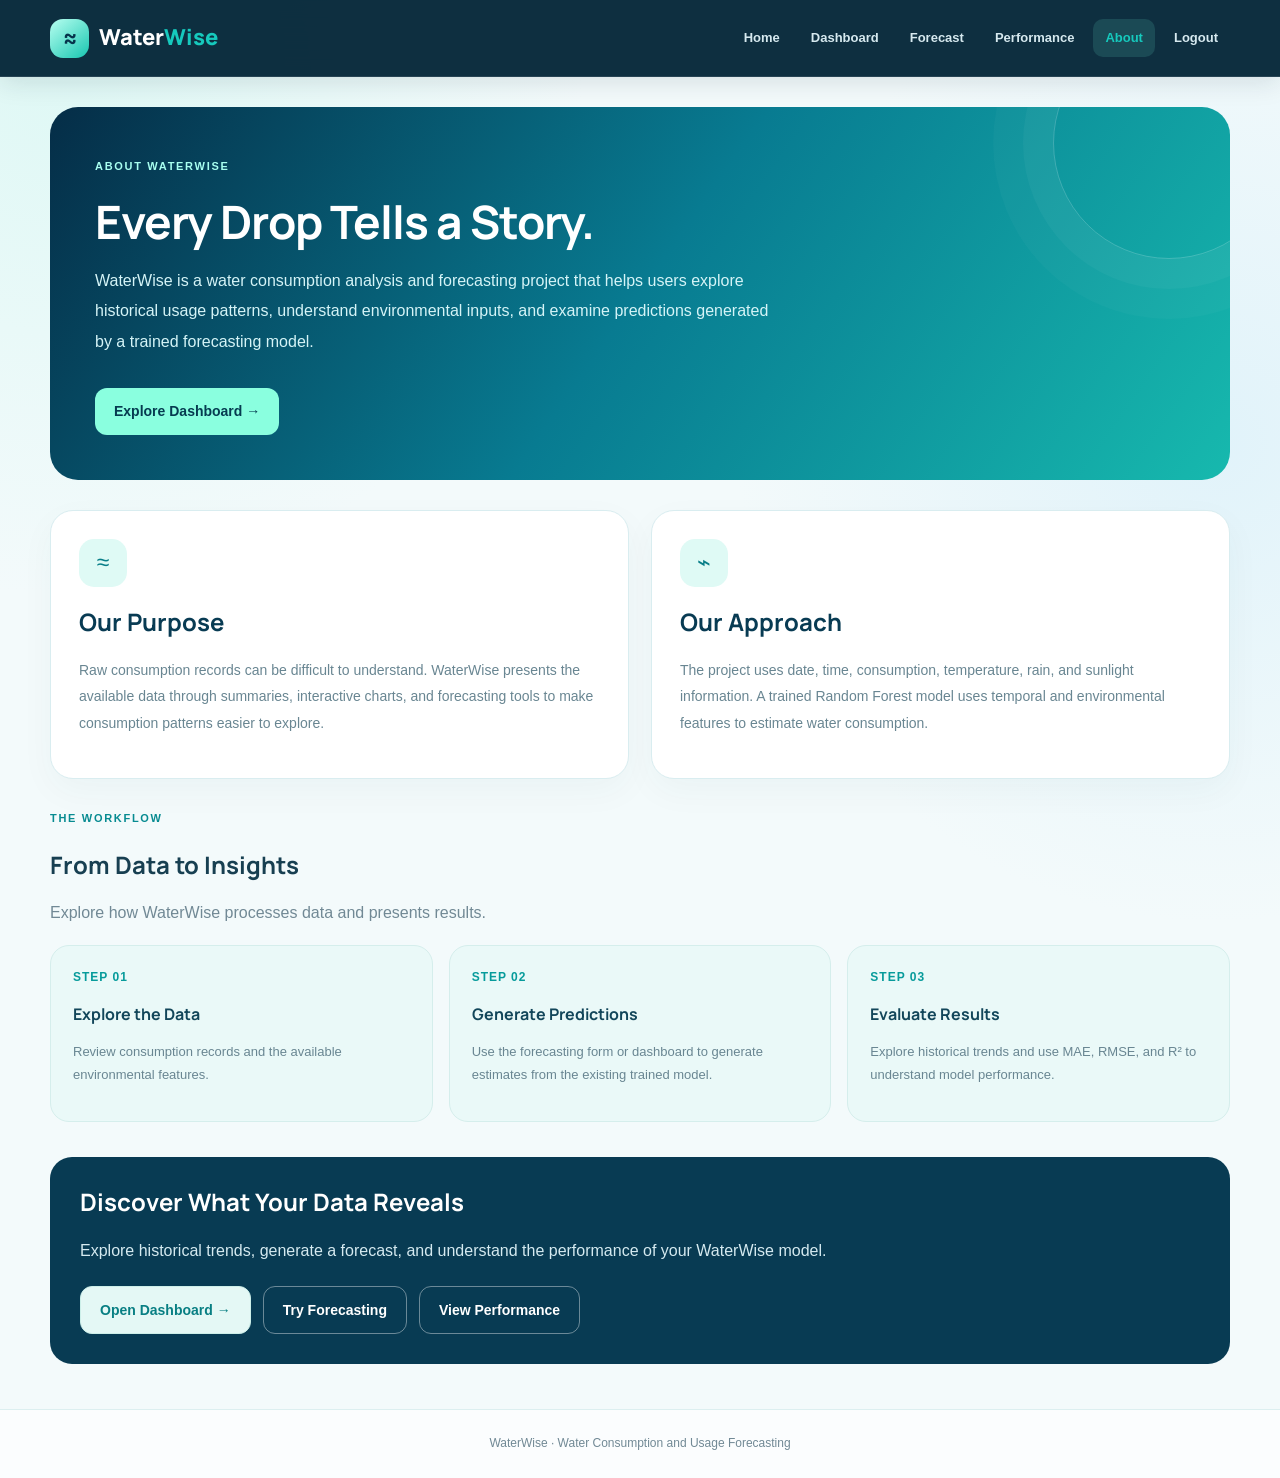
==== commit cb541da6: "Add files via upload" ====
--- a/templates/about.html
+++ b/templates/about.html
@@ -1,572 +1,282 @@
-
-<!DOCTYPE html>
-<html lang="en">
-<head>
-    <meta charset="UTF-8">
-    <meta name="viewport" content="width=device-width, initial-scale=1.0">
-    <title>About WaterWise</title>
-    <link rel="stylesheet" href="/static/css.css">
-
-    <style>
-        body {
-            background:
-                radial-gradient(circle at 90% 5%, rgba(35,201,176,.13), transparent 28%),
-                linear-gradient(135deg, #061f2a, #0b3540 55%, #092b35);
-            color: #f4ffff;
-        }
-
-        .about-hero {
-            padding: 65px 0 45px;
-            display: grid;
-            grid-template-columns: 1.3fr .7fr;
-            align-items: center;
-            gap: 30px;
-        }
-
-        .eyebrow {
-            color: #61ead4;
-            letter-spacing: 3px;
-            font-size: 12px;
-            font-weight: 800;
-        }
-
-        .about-hero h1 {
-            font-size: clamp(36px, 5vw, 58px);
-            line-height: 1.12;
-            margin: 18px 0;
-        }
-
-        .about-hero p {
-            color: #bed8dd;
-            line-height: 1.9;
-            max-width: 650px;
-            font-size: 16px;
-        }
-
-        .water-art {
-            display: flex;
-            justify-content: center;
-            align-items: center;
-            min-height: 270px;
-        }
-
-        .orb {
-            width: 190px;
-            height: 190px;
-            border-radius: 42% 58% 57% 43% / 44% 42% 58% 56%;
-            background: linear-gradient(145deg, #b1fff3, #29d5c0 45%, #087b96);
-            box-shadow:
-                inset -15px -18px 35px rgba(0,42,65,.45),
-                inset 12px 12px 28px rgba(255,255,255,.55),
-                0 0 70px rgba(35,201,176,.28);
-            display: grid;
-            place-items: center;
-            color: white;
-            font-size: 70px;
-            font-weight: 800;
-            text-shadow: 0 5px 20px rgba(0,45,65,.3);
-            animation: float 6s ease-in-out infinite;
-        }
-
-        @keyframes float {
-            0%, 100% { transform: translateY(0) rotate(0deg); }
-            50% { transform: translateY(-13px) rotate(5deg); }
-        }
-
-        .about-section {
-            margin: 20px 0;
-            padding: clamp(23px, 4vw, 35px);
-            border-radius: 20px;
-            background: rgba(255,255,255,.97);
-            color: #183b43;
-            border: 1px solid rgba(157,255,238,.3);
-            box-shadow: 0 18px 45px rgba(0,0,0,.13);
-        }
-
-        .about-section h2 {
-            color: #087e76;
-            margin: 0 0 15px;
-            font-size: 25px;
-        }
-
-        .about-section > p {
-            line-height: 1.85;
-            color: #526d74;
-        }
-
-        .section-intro {
-            margin-bottom: 22px;
-        }
-
-        .about-grid {
-            display: grid;
-            grid-template-columns: repeat(2, minmax(0, 1fr));
-            gap: 18px;
-            margin-top: 22px;
-        }
-
-        .about-card {
-            padding: 23px;
-            border-radius: 15px;
-            background: linear-gradient(135deg, #f3fcfa, #e7f8f4);
-            border: 1px solid #d4eee7;
-            transition: transform .2s, box-shadow .2s;
-        }
-
-        .about-card:hover {
-            transform: translateY(-4px);
-            box-shadow: 0 12px 25px rgba(10,110,105,.1);
-        }
-
-        .card-symbol {
-            width: 43px;
-            height: 43px;
-            display: grid;
-            place-items: center;
-            border-radius: 13px;
-            background: #d5f7ee;
-            color: #087e76;
-            font-size: 22px;
-            margin-bottom: 15px;
-        }
-
-        .about-card h3 {
-            color: #174b50;
-            margin-bottom: 9px;
-            font-size: 17px;
-        }
-
-        .about-card p {
-            color: #607a80;
-            line-height: 1.75;
-            font-size: 14px;
-        }
-
-        .process {
-            display: grid;
-            gap: 0;
-            margin-top: 22px;
-        }
-
-        .process-step {
-            display: grid;
-            grid-template-columns: 45px 1fr;
-            gap: 15px;
-            padding: 17px 0;
-            border-bottom: 1px solid #e4efee;
-        }
-
-        .process-step:last-child {
-            border-bottom: none;
-        }
-
-        .step-number {
-            width: 39px;
-            height: 39px;
-            display: grid;
-            place-items: center;
-            border-radius: 12px;
-            background: #d9f8f0;
-            color: #087e76;
-            font-weight: 800;
-        }
-
-        .process-step h3 {
-            color: #174b50;
-            margin: 0 0 5px;
-            font-size: 16px;
-        }
-
-        .process-step p {
-            color: #607a80;
-            line-height: 1.7;
-            font-size: 14px;
-        }
-
-        .tags {
-            display: flex;
-            flex-wrap: wrap;
-            gap: 10px;
-            margin-top: 20px;
-        }
-
-        .tag {
-            padding: 9px 15px;
-            border-radius: 30px;
-            color: #08766e;
-            background: #e1f8f1;
-            border: 1px solid #c6eee3;
-            font-size: 13px;
-            font-weight: 700;
-        }
-
-        .feature-list {
-            display: grid;
-            grid-template-columns: repeat(2, minmax(0, 1fr));
-            gap: 13px 25px;
-            margin-top: 18px;
-            list-style: none;
-        }
-
-        .feature-list li {
-            color: #526d74;
-            line-height: 1.7;
-            padding-left: 26px;
-            position: relative;
-        }
-
-        .feature-list li::before {
-            content: "✓";
-            position: absolute;
-            left: 0;
-            color: #07977f;
-            font-weight: 800;
-        }
-
-        .cta-section {
-            margin: 25px 0 40px;
-            padding: 40px 25px;
-            text-align: center;
-            border-radius: 22px;
-            background: linear-gradient(120deg, #0a716f, #18a995, #26cbb0);
-            box-shadow: 0 18px 45px rgba(0,0,0,.17);
-        }
-
-        .cta-section h2 {
-            font-size: 29px;
-            margin-bottom: 12px;
-        }
-
-        .cta-section p {
-            color: #e1fffa;
-            line-height: 1.8;
-            max-width: 650px;
-            margin: auto;
-        }
-
-        .cta-links {
-            display: flex;
-            justify-content: center;
-            flex-wrap: wrap;
-            gap: 13px;
-            margin-top: 23px;
-        }
-
-        .cta-links a {
-            display: inline-block;
-            text-decoration: none;
-            padding: 13px 21px;
-            border-radius: 11px;
-            font-weight: 800;
-            transition: transform .2s;
-        }
-
-        .cta-links a:hover {
-            transform: translateY(-2px);
-        }
-
-        .cta-primary {
-            color: #07534f;
-            background: white;
-        }
-
-        .cta-secondary {
-            color: white;
-            border: 1px solid rgba(255,255,255,.65);
-            background: rgba(255,255,255,.1);
-        }
-
-        .footer {
-            color: #a8c6cc;
-            border-top: 1px solid rgba(255,255,255,.1);
-            background: transparent;
-        }
-
-        @media (max-width: 700px) {
-            .about-hero {
-                grid-template-columns: 1fr;
-                padding-top: 40px;
-                gap: 0;
-            }
-
-            .water-art {
-                min-height: 220px;
-            }
-
-            .orb {
-                width: 150px;
-                height: 150px;
-                font-size: 55px;
-            }
-
-            .about-grid,
-            .feature-list {
-                grid-template-columns: 1fr;
-            }
-        }
-    </style>
-</head>
-
-<body>
-
-<nav class="navbar">
-    <a href="/" class="brand">
-        <span class="brand-icon">◉</span> WaterWise
-    </a>
-
-    <div class="nav-links">
-        <a href="/">Home</a>
-        <a href="/dashboard">Dashboard</a>
-        <a href="/predict">Predict</a>
-        <a href="/performance">Performance</a>
-        <a class="active" href="/about">About</a>
-        <a href="/logout">Logout</a>
-    </div>
-</nav>
-
-<main class="container">
-
-    <section class="about-hero">
-        <div>
-            <span class="eyebrow">THE STORY BEHIND WATERWISE</span>
-            <h1>Every Drop Has a Story.</h1>
-            <p>
-                WaterWise is a water consumption analysis and forecasting
-                project that transforms historical records into useful
-                insights. By exploring consumption patterns and environmental
-                conditions, it helps users understand water usage and make
-                more informed planning decisions.
-            </p>
-        </div>
-
-        <div class="water-art" aria-label="WaterWise water-inspired illustration">
-            <div class="orb">W</div>
-        </div>
-    </section>
-
-    <section class="about-section">
-        <h2>What is WaterWise?</h2>
-        <p>
-            WaterWise combines data preprocessing, exploratory data analysis,
-            visualization, machine learning and model evaluation in one web
-            application. Users can explore historical consumption statistics,
-            view trends and submit selected conditions to obtain a model-based
-            consumption estimate.
-        </p>
-    </section>
-
-    <section class="about-section">
-        <h2>The Problem We Address</h2>
-        <p>
-            Water usage can change with time, temperature, rainfall, sunshine
-            and other conditions. Looking at raw records alone can make it
-            difficult to identify patterns or estimate possible demand.
-            WaterWise makes these records easier to explore through visual
-            summaries and a forecasting interface. Its predictions are
-            estimates based on available data, not guaranteed future values.
-        </p>
-    </section>
-
-    <section class="about-section">
-        <h2>Our Project Objectives</h2>
-        <p class="section-intro">
-            The project focuses on turning historical water records into
-            understandable information.
-        </p>
-
-        <div class="about-grid">
-            <div class="about-card">
-                <div class="card-symbol">⌕</div>
-                <h3>01 · Analyze Data</h3>
-                <p>Explore historical water consumption and identify useful patterns in the records.</p>
-            </div>
-
-            <div class="about-card">
-                <div class="card-symbol">▥</div>
-                <h3>02 · Visualize Trends</h3>
-                <p>Present important statistics and changes in consumption in a clear visual format.</p>
-            </div>
-
-            <div class="about-card">
-                <div class="card-symbol">↗</div>
-                <h3>03 · Forecast Usage</h3>
-                <p>Use the trained forecasting model to estimate consumption for selected conditions.</p>
-            </div>
-
-            <div class="about-card">
-                <div class="card-symbol">✓</div>
-                <h3>04 · Evaluate Results</h3>
-                <p>Use suitable evaluation metrics to understand the model's prediction errors and performance.</p>
-            </div>
-        </div>
-    </section>
-
-    <section class="about-section">
-        <h2>How WaterWise Works</h2>
-        <p class="section-intro">
-            From historical records to a forecast, the application follows
-            a data-driven workflow.
-        </p>
-
-        <div class="process">
-            <div class="process-step">
-                <div class="step-number">01</div>
-                <div>
-                    <h3>Data Collection</h3>
-                    <p>Load the historical dataset containing consumption, date, time and environmental information.</p>
-                </div>
-            </div>
-
-            <div class="process-step">
-                <div class="step-number">02</div>
-                <div>
-                    <h3>Data Preprocessing</h3>
-                    <p>Prepare the data, check its quality and create the features needed by the model.</p>
-                </div>
-            </div>
-
-            <div class="process-step">
-                <div class="step-number">03</div>
-                <div>
-                    <h3>Exploratory Analysis</h3>
-                    <p>Inspect consumption patterns and use visualizations to better understand the dataset.</p>
-                </div>
-            </div>
-
-            <div class="process-step">
-                <div class="step-number">04</div>
-                <div>
-                    <h3>Model Training</h3>
-                    <p>Train the forecasting model using the historical data and the features defined by the project.</p>
-                </div>
-            </div>
-
-            <div class="process-step">
-                <div class="step-number">05</div>
-                <div>
-                    <h3>Performance Evaluation</h3>
-                    <p>Review metrics such as MAE, RMSE and R² when available to understand prediction quality.</p>
-                </div>
-            </div>
-
-            <div class="process-step">
-                <div class="step-number">06</div>
-                <div>
-                    <h3>Forecast and Explore</h3>
-                    <p>Submit input conditions and explore consumption summaries and trends through the website.</p>
-                </div>
-            </div>
-        </div>
-    </section>
-
-    <section class="about-section">
-        <h2>Dataset Information</h2>
-        <p>
-            WaterWise uses a historical water consumption dataset. The
-            following fields are used by the project's forecasting workflow:
-        </p>
-
-        <div class="tags">
-            <span class="tag">Date</span>
-            <span class="tag">Time</span>
-            <span class="tag">Consumption</span>
-            <span class="tag">Temperature</span>
-            <span class="tag">Rain</span>
-            <span class="tag">Sun</span>
-        </div>
-
-        <p style="margin-top:20px;">
-            These fields help the application examine consumption over time
-            and explore how recorded environmental conditions relate to
-            water usage.
-        </p>
-    </section>
-
-    <section class="about-section">
-        <h2>Technology Stack</h2>
-
-        <div class="about-grid">
-            <div class="about-card">
-                <div class="card-symbol">Py</div>
-                <h3>Python</h3>
-                <p>Supports data processing, model training and forecasting logic.</p>
-            </div>
-
-            <div class="about-card">
-                <div class="card-symbol">▤</div>
-                <h3>Pandas</h3>
-                <p>Helps load, inspect, clean and transform dataset records.</p>
-            </div>
-
-            <div class="about-card">
-                <div class="card-symbol">ML</div>
-                <h3>Scikit-learn</h3>
-                <p>Provides tools for machine learning model development and evaluation.</p>
-            </div>
-
-            <div class="about-card">
-                <div class="card-symbol">API</div>
-                <h3>FastAPI</h3>
-                <p>Connects the web interface with the Python backend.</p>
-            </div>
-
-            <div class="about-card">
-                <div class="card-symbol">〈〉</div>
-                <h3>HTML & CSS</h3>
-                <p>Build the page structure, responsive layouts and visual appearance.</p>
-            </div>
-
-            <div class="about-card">
-                <div class="card-symbol">JS</div>
-                <h3>JavaScript</h3>
-                <p>Supports interactive elements and communication with backend APIs.</p>
-            </div>
-        </div>
-    </section>
-
-    <section class="about-section">
-        <h2>Key Features</h2>
-        <ul class="feature-list">
-            <li>Consumption summary and statistics</li>
-            <li>Historical consumption trend visualization</li>
-            <li>Forecasting using user-provided conditions</li>
-            <li>Model evaluation metrics</li>
-            <li>Data-driven insights through a simple interface</li>
-            <li>Responsive layout for different screen sizes</li>
-        </ul>
-    </section>
-
-    <section class="about-section">
-        <h2>Scope and Limitations</h2>
-        <p>
-            WaterWise is an educational data science project designed to
-            explore water consumption and forecasting. Results depend on
-            dataset quality, the features used by the model and how well
-            historical observations represent future conditions. The
-            application should be used to explore patterns and estimates,
-            not as a substitute for actual water measurements or an
-            operational water-management system.
-        </p>
-    </section>
-
-    <section class="cta-section">
-        <h2>Explore WaterWise</h2>
-        <p>
-            Discover historical consumption patterns or try the forecasting
-            page to generate an estimate using the connected model.
-        </p>
-
-        <div class="cta-links">
-            <a class="cta-primary" href="/dashboard">Explore Dashboard →</a>
-            <a class="cta-secondary" href="/predict">Try Forecasting →</a>
-        </div>
-    </section>
-
-</main>
-
-<footer class="footer">
-    WaterWise · Water Consumption and Usage Forecasting
-</footer>
-
-</body>
-</html>
+<!DOCTYPE html>
+<html lang="en">
+<head>
+    <meta charset="UTF-8">
+    <meta name="viewport" content="width=device-width, initial-scale=1.0">
+    <title>WaterWise | About WaterWise</title>
+    <link rel="stylesheet" href="/static/css.css">
+
+    <style>
+        .about-hero {
+            position: relative;
+            overflow: hidden;
+            margin: 30px 0;
+            padding: 45px;
+            border-radius: 28px;
+            color: white;
+            background: linear-gradient(125deg, #052d47, #087b91, #17b9ae);
+        }
+
+        .about-hero::after {
+            content: "";
+            position: absolute;
+            width: 230px;
+            height: 230px;
+            border: 1px solid #ffffff35;
+            border-radius: 50%;
+            right: -55px;
+            top: -80px;
+            box-shadow: 0 0 0 30px #ffffff09, 0 0 0 60px #ffffff06;
+            pointer-events: none;
+        }
+
+        .about-hero h1 {
+            font-size: clamp(32px, 4vw, 46px);
+            letter-spacing: -1px;
+            margin: 15px 0;
+        }
+
+        .about-hero p {
+            color: #d5f4f7;
+            max-width: 680px;
+            line-height: 1.9;
+        }
+
+        .about-grid {
+            display: grid;
+            grid-template-columns: repeat(2, minmax(0, 1fr));
+            gap: 22px;
+            margin-bottom: 25px;
+        }
+
+        .about-card {
+            padding: 28px;
+            background: white;
+            border: 1px solid #d9edf0;
+            border-radius: 23px;
+            box-shadow: 0 12px 35px #0843550a;
+        }
+
+        .about-card h2 { color: #083b53; margin-top: 0; }
+
+        .about-card p {
+            color: #698692;
+            line-height: 1.9;
+            font-size: 14px;
+        }
+
+        .about-symbol {
+            display: grid;
+            place-items: center;
+            width: 48px;
+            height: 48px;
+            border-radius: 15px;
+            background: #dffaf5;
+            color: #087e88;
+            font-size: 23px;
+            margin-bottom: 20px;
+        }
+
+        .steps {
+            display: grid;
+            grid-template-columns: repeat(3, minmax(0, 1fr));
+            gap: 16px;
+            margin: 20px 0 35px;
+        }
+
+        .step {
+            padding: 22px;
+            border-radius: 19px;
+            background: #eaf9f8;
+            border: 1px solid #d5eeec;
+        }
+
+        .step-number {
+            color: #079b9b;
+            font-size: 12px;
+            font-weight: 800;
+            letter-spacing: 1px;
+        }
+
+        .step h3 { color: #12465a; font-size: 16px; }
+
+        .step p {
+            color: #698692;
+            font-size: 13px;
+            line-height: 1.8;
+        }
+
+        .about-cta {
+            margin-bottom: 35px;
+            padding: 30px;
+            border-radius: 22px;
+            background: #083b53;
+            color: white;
+        }
+
+        .about-cta h2 { margin-top: 0; }
+
+        .about-cta p {
+            color: #d5eaf0;
+            line-height: 1.8;
+        }
+
+        .about-actions {
+            display: flex;
+            flex-wrap: wrap;
+            gap: 12px;
+            margin-top: 20px;
+        }
+
+        .about-actions a { text-decoration: none; }
+
+        .about-actions .secondary {
+            color: white;
+            background: transparent;
+            border: 1px solid #ffffff66;
+        }
+
+        .nav-links a[aria-current="page"] {
+            color: #16c9bd;
+            font-weight: 800;
+        }
+
+        @media (max-width: 750px) {
+            .about-grid, .steps { grid-template-columns: 1fr; }
+            .about-hero { padding: 28px; }
+        }
+    </style>
+</head>
+
+<body>
+<nav class="navbar">
+    <div class="container nav-inner">
+        <a href="/" class="brand">
+            <span class="brand-icon">≈</span>
+            <span>Water<span style="color:#16c9bd">Wise</span></span>
+        </a>
+
+        <div class="nav-links">
+            <a href="/">Home</a>
+            <a href="/dashboard">Dashboard</a>
+            <a href="/predict">Forecast</a>
+            <a href="/performance">Performance</a>
+            <a href="/about" aria-current="page">About</a>
+            <a href="/logout">Logout</a>
+        </div>
+    </div>
+</nav>
+
+<main class="container">
+    <section class="about-hero">
+        <span class="eyebrow" style="color:#a8fff0">ABOUT WATERWISE</span>
+
+        <h1>Every Drop Tells a Story.</h1>
+
+        <p>
+            WaterWise is a water consumption analysis and forecasting
+            project that helps users explore historical usage patterns,
+            understand environmental inputs, and examine predictions
+            generated by a trained forecasting model.
+        </p>
+
+        <a href="/dashboard" class="button"
+           style="background:#8affdf;color:#063b50;border:0;margin-top:15px">
+            Explore Dashboard →
+        </a>
+    </section>
+
+    <section class="about-grid">
+        <article class="about-card">
+            <div class="about-symbol">≈</div>
+            <h2>Our Purpose</h2>
+            <p>
+                Raw consumption records can be difficult to understand.
+                WaterWise presents the available data through summaries,
+                interactive charts, and forecasting tools to make
+                consumption patterns easier to explore.
+            </p>
+        </article>
+
+        <article class="about-card">
+            <div class="about-symbol">⌁</div>
+            <h2>Our Approach</h2>
+            <p>
+                The project uses date, time, consumption, temperature,
+                rain, and sunlight information. A trained Random Forest
+                model uses temporal and environmental features to
+                estimate water consumption.
+            </p>
+        </article>
+    </section>
+
+    <section>
+        <div class="section-heading">
+            <span class="eyebrow">THE WORKFLOW</span>
+            <h2>From Data to Insights</h2>
+            <p class="muted">
+                Explore how WaterWise processes data and presents results.
+            </p>
+        </div>
+
+        <div class="steps">
+            <article class="step">
+                <div class="step-number">STEP 01</div>
+                <h3>Explore the Data</h3>
+                <p>
+                    Review consumption records and the available
+                    environmental features.
+                </p>
+            </article>
+
+            <article class="step">
+                <div class="step-number">STEP 02</div>
+                <h3>Generate Predictions</h3>
+                <p>
+                    Use the forecasting form or dashboard to generate
+                    estimates from the existing trained model.
+                </p>
+            </article>
+
+            <article class="step">
+                <div class="step-number">STEP 03</div>
+                <h3>Evaluate Results</h3>
+                <p>
+                    Explore historical trends and use MAE, RMSE, and
+                    R² to understand model performance.
+                </p>
+            </article>
+        </div>
+    </section>
+
+    <section class="about-cta">
+        <h2>Discover What Your Data Reveals</h2>
+        <p>
+            Explore historical trends, generate a forecast, and understand
+            the performance of your WaterWise model.
+        </p>
+
+        <div class="about-actions">
+            <a href="/dashboard" class="button">
+                Open Dashboard →
+            </a>
+
+            <a href="/predict" class="button secondary">
+                Try Forecasting
+            </a>
+
+            <a href="/performance" class="button secondary">
+                View Performance
+            </a>
+        </div>
+    </section>
+</main>
+
+<footer class="footer">
+    <div class="container">
+        <p>WaterWise · Water Consumption and Usage Forecasting</p>
+    </div>
+</footer>
+<script src="/static/script.js"></script>
+</body>
+</html>
--- a/static/css.css
+++ b/static/css.css
@@ -1,444 +1,817 @@
-
-@import url('https://fonts.googleapis.com/css2?family=DM+Sans:wght@400;500;600;700&family=Manrope:wght@400;500;600;700;800&display=swap');
-
-:root {
-    --navy: #092B35;
-    --navy-light: #103E49;
-    --teal: #23C9B0;
-    --mint: #B5F3E7;
-    --white: #FFFFFF;
-    --background: #F3F8F8;
-    --text: #193A43;
-    --muted: #71868B;
-    --border: #DFEBE9;
-    --shadow: 0 14px 40px rgba(9, 43, 53, 0.08);
-}
-
-* {
-    box-sizing: border-box;
-    margin: 0;
-    padding: 0;
-}
-
-html {
-    scroll-behavior: smooth;
-}
-
-body {
-    min-height: 100vh;
-    font-family: 'DM Sans', sans-serif;
-    background: var(--background);
-    color: var(--text);
-    line-height: 1.6;
-}
-
-a {
-    color: inherit;
-    text-decoration: none;
-}
-
-button,
-input,
-select,
-textarea {
-    font: inherit;
-}
-
-button {
-    cursor: pointer;
-}
-
-/* Navigation */
-
-.navbar {
-    position: sticky;
-    top: 0;
-    z-index: 100;
-    min-height: 76px;
-    padding: 14px 5%;
-    display: flex;
-    align-items: center;
-    justify-content: space-between;
-    gap: 20px;
-    background: rgba(9, 43, 53, 0.97);
-    color: white;
-    box-shadow: 0 5px 20px rgba(9, 43, 53, 0.08);
-}
-
-.brand {
-    display: flex;
-    align-items: center;
-    gap: 10px;
-    white-space: nowrap;
-    font: 800 23px 'Manrope', sans-serif;
-}
-
-.brand-icon {
-    display: grid;
-    place-items: center;
-    width: 42px;
-    height: 42px;
-    border-radius: 14px;
-    background: var(--teal);
-    color: var(--navy);
-    font-size: 23px;
-}
-
-.nav-links {
-    display: flex;
-    flex-wrap: wrap;
-    gap: 21px;
-    align-items: center;
-}
-
-.nav-links a {
-    color: #D5E7E7;
-    font-size: 14px;
-    font-weight: 600;
-    transition: color 0.2s ease;
-}
-
-.nav-links a:hover,
-.nav-links a.active {
-    color: var(--teal);
-}
-
-/* Main content */
-
-.container {
-    width: min(1180px, 90%);
-    margin: 0 auto;
-    padding: 42px 0 65px;
-}
-
-.section-heading {
-    margin-bottom: 22px;
-}
-
-.section-heading h1,
-.section-heading h2 {
-    font: 800 clamp(25px, 3vw, 36px) 'Manrope', sans-serif;
-    letter-spacing: -0.7px;
-}
-
-.section-heading p {
-    max-width: 750px;
-    margin-top: 7px;
-    color: var(--muted);
-}
-
-.eyebrow {
-    display: inline-block;
-    margin-bottom: 9px;
-    color: #079D89;
-    font-size: 12px;
-    font-weight: 800;
-    letter-spacing: 2px;
-    text-transform: uppercase;
-}
-
-/* Hero section */
-
-.hero {
-    position: relative;
-    overflow: hidden;
-    padding: 65px 7%;
-    border-radius: 28px;
-    background:
-        radial-gradient(ellipse at 85% 20%, rgba(35, 201, 176, .25), transparent 40%),
-        linear-gradient(125deg, #092B35, #105260);
-    color: white;
-    box-shadow: 0 20px 50px rgba(9, 43, 53, 0.12);
-}
-
-.hero h1 {
-    max-width: 720px;
-    margin: 18px 0;
-    font: 800 clamp(36px, 5vw, 61px)/1.13 'Manrope', sans-serif;
-    letter-spacing: -2px;
-}
-
-.hero p {
-    max-width: 610px;
-    color: #C5E0DF;
-    font-size: 16px;
-}
-
-/* Buttons */
-
-.button,
-.btn {
-    display: inline-flex;
-    align-items: center;
-    justify-content: center;
-    gap: 8px;
-    min-height: 45px;
-    padding: 12px 20px;
-    border: 1px solid transparent;
-    border-radius: 12px;
-    background: var(--teal);
-    color: var(--navy);
-    font-weight: 700;
-    transition: transform .2s ease, filter .2s ease;
-}
-
-.button:hover,
-.btn:hover {
-    transform: translateY(-2px);
-    filter: brightness(1.04);
-}
-
-.button-outline,
-.btn.secondary {
-    border-color: #C4DEDA;
-    background: white;
-    color: #087D76;
-}
-
-.actions {
-    display: flex;
-    flex-wrap: wrap;
-    gap: 12px;
-    margin-top: 25px;
-}
-
-/* Cards and grids */
-
-.grid {
-    display: grid;
-    grid-template-columns: repeat(3, minmax(0, 1fr));
-    gap: 20px;
-    margin: 25px 0 36px;
-}
-
-.card {
-    min-width: 0;
-    padding: 25px;
-    border: 1px solid var(--border);
-    border-radius: 20px;
-    background: var(--white);
-    box-shadow: var(--shadow);
-    transition: transform .2s ease, box-shadow .2s ease;
-}
-
-.card:hover {
-    transform: translateY(-2px);
-    box-shadow: 0 18px 45px rgba(9, 43, 53, 0.11);
-}
-
-.card h3 {
-    margin-bottom: 9px;
-    font-size: 16px;
-}
-
-.metric {
-    margin: 8px 0;
-    overflow-wrap: anywhere;
-    color: var(--navy);
-    font: 800 clamp(25px, 3vw, 34px) 'Manrope', sans-serif;
-}
-
-.muted {
-    color: var(--muted);
-    font-size: 13px;
-}
-
-/* Panels */
-
-.panel {
-    min-width: 0;
-    margin-top: 25px;
-    padding: 28px;
-    border: 1px solid var(--border);
-    border-radius: 20px;
-    background: white;
-    box-shadow: var(--shadow);
-}
-
-.panel h2 {
-    color: var(--navy);
-    font: 800 21px 'Manrope', sans-serif;
-}
-
-/* Forms */
-
-.form-grid {
-    display: grid;
-    grid-template-columns: repeat(2, minmax(0, 1fr));
-    gap: 20px;
-}
-
-.field {
-    display: flex;
-    flex-direction: column;
-    gap: 7px;
-}
-
-.field label {
-    font-size: 14px;
-    font-weight: 700;
-}
-
-.field input,
-.field select,
-.field textarea {
-    width: 100%;
-    min-height: 47px;
-    padding: 11px 13px;
-    border: 1px solid #CBDDD9;
-    border-radius: 10px;
-    background: #FBFDFD;
-    color: var(--text);
-    outline: none;
-}
-
-.field input:focus,
-.field select:focus,
-.field textarea:focus {
-    border-color: var(--teal);
-    box-shadow: 0 0 0 3px rgba(35, 201, 176, .12);
-}
-
-/* Prediction results */
-
-.result {
-    margin-top: 22px;
-    padding: 22px;
-    border: 1px solid #B5E9DE;
-    border-radius: 15px;
-    background: #E7F9F5;
-}
-
-.result .metric {
-    color: #087F70;
-}
-
-/* Tables */
-
-.table-wrap {
-    max-width: 100%;
-    overflow-x: auto;
-    margin-top: 20px;
-    border-radius: 12px;
-    border: 1px solid var(--border);
-}
-
-table {
-    width: 100%;
-    border-collapse: collapse;
-    background: white;
-}
-
-th,
-td {
-    padding: 13px 16px;
-    text-align: left;
-    white-space: nowrap;
-    border-bottom: 1px solid var(--border);
-    font-size: 14px;
-}
-
-th {
-    background: #E9F5F3;
-    color: var(--navy);
-}
-
-/* Status messages */
-
-.notice {
-    margin: 15px 0;
-    padding: 15px 18px;
-    border: 1px solid #F0DEAE;
-    border-radius: 12px;
-    background: #FFF5DD;
-    color: #79591C;
-}
-
-.notice:empty {
-    display: none;
-}
-
-/* Logout and form buttons */
-
-form button[type="submit"] {
-    padding: 12px 20px;
-    border: none;
-    border-radius: 10px;
-    background: var(--teal);
-    color: var(--navy);
-    font-weight: 700;
-}
-
-form button[type="submit"]:hover {
-    filter: brightness(0.96);
-}
-
-/* Footer */
-
-.footer {
-    margin-top: 20px;
-    padding: 25px;
-    text-align: center;
-    background: var(--navy);
-    color: #C5E0DF;
-    font-size: 13px;
-}
-
-/* Responsive layouts */
-
-@media (max-width: 900px) {
-    .navbar {
-        align-items: flex-start;
-        flex-direction: column;
-    }
-
-    .nav-links {
-        gap: 12px 18px;
-    }
-
-    .grid {
-        grid-template-columns: repeat(2, minmax(0, 1fr));
-    }
-
-    .hero {
-        padding: 45px 7%;
-    }
-}
-
-@media (max-width: 600px) {
-    .grid,
-    .form-grid {
-        grid-template-columns: 1fr;
-    }
-
-    .container {
-        width: 92%;
-        padding-top: 25px;
-    }
-
-    .navbar {
-        padding: 14px 4%;
-    }
-
-    .nav-links {
-        gap: 10px 14px;
-    }
-
-    .nav-links a {
-        font-size: 13px;
-    }
-
-    .hero h1 {
-        letter-spacing: -1px;
-    }
-
-    .panel,
-    .card {
-        padding: 19px;
-    }
-
-    .actions > a,
-    .actions > button {
-        max-width: 100%;
-    }
-}
+@import url('https://fonts.googleapis.com/css2?family=DM+Sans:wght@400;500;600;700&family=Manrope:wght@400;500;600;700;800&display=swap');
+
+:root {
+    --ocean: #06334b;
+    --ocean-light: #104d63;
+    --teal: #087f91;
+    --aqua: #10b9a6;
+    --mint: #b7fff0;
+    --page: #f3fafb;
+    --white: #ffffff;
+    --text: #173f51;
+    --muted: #718995;
+    --border: #dceff0;
+    --soft: #eaf9f8;
+    --danger: #c0393b;
+    --shadow: 0 12px 35px rgba(7, 62, 75, 0.08);
+    --radius: 20px;
+}
+
+* {
+    box-sizing: border-box;
+}
+
+html {
+    scroll-behavior: smooth;
+}
+
+body {
+    margin: 0;
+    min-height: 100vh;
+    font-family: 'DM Sans', Arial, sans-serif;
+    background:
+        radial-gradient(circle at 5% 5%, #dff8f5 0, transparent 28%),
+        radial-gradient(circle at 95% 30%, #e1f3fa 0, transparent 30%),
+        var(--page);
+    color: var(--text);
+    line-height: 1.6;
+}
+
+h1, h2, h3, h4 {
+    font-family: 'Manrope', Arial, sans-serif;
+    line-height: 1.25;
+}
+
+a {
+    color: var(--teal);
+}
+
+button,
+input,
+select,
+textarea {
+    font: inherit;
+}
+
+button,
+a {
+    -webkit-tap-highlight-color: transparent;
+}
+
+img {
+    max-width: 100%;
+}
+
+/* ---------------- CONTAINERS ---------------- */
+
+.container,
+.page-container,
+.dashboard-container {
+    width: min(1180px, calc(100% - 40px));
+    margin-right: auto;
+    margin-left: auto;
+}
+
+.page-section {
+    margin: 30px 0;
+}
+
+.page-heading {
+    margin: 28px 0;
+}
+
+.page-heading h1 {
+    margin-bottom: 8px;
+    color: var(--ocean);
+    font-size: clamp(28px, 4vw, 42px);
+}
+
+.page-heading p {
+    color: var(--muted);
+}
+
+/* ---------------- NAVIGATION ---------------- */
+
+.navbar {
+    position: sticky;
+    top: 0;
+    z-index: 1000;
+    background: rgba(5, 39, 57, 0.96);
+    border-bottom: 1px solid rgba(255, 255, 255, 0.1);
+    box-shadow: 0 5px 25px rgba(0, 35, 50, 0.12);
+    backdrop-filter: blur(16px);
+}
+
+.nav-inner {
+    min-height: 76px;
+    display: flex;
+    align-items: center;
+    justify-content: space-between;
+    gap: 22px;
+}
+
+.brand {
+    display: inline-flex;
+    align-items: center;
+    gap: 10px;
+    color: white;
+    font-family: 'Manrope', sans-serif;
+    font-size: 22px;
+    font-weight: 800;
+    text-decoration: none;
+    white-space: nowrap;
+}
+
+.brand-icon,
+.logo {
+    display: inline-grid;
+    place-items: center;
+    width: 39px;
+    height: 39px;
+    border-radius: 13px;
+    color: var(--ocean);
+    background: linear-gradient(140deg, #b7fff0, #18c6b1);
+    font-size: 25px;
+    font-weight: 800;
+}
+
+.brand-mark {
+    color: var(--mint);
+}
+
+.brand-name {
+    color: white;
+}
+
+.nav-links,
+.site-nav,
+.nav-menu {
+    display: flex;
+    align-items: center;
+    flex-wrap: wrap;
+    gap: 7px;
+}
+
+.nav-links a,
+.site-nav a,
+.nav-menu a {
+    display: inline-block;
+    padding: 9px 12px;
+    border-radius: 10px;
+    color: #d6e9ef;
+    font-size: 13px;
+    font-weight: 600;
+    text-decoration: none;
+    transition: background .2s, color .2s;
+}
+
+.nav-links a:hover,
+.site-nav a:hover,
+.nav-menu a:hover,
+.nav-links a.active,
+.nav-links a[aria-current="page"] {
+    background: rgba(116, 255, 224, 0.13);
+    color: #9bffeb;
+}
+
+/* ---------------- BUTTONS ---------------- */
+
+.btn-primary,
+.btn-secondary,
+.btn-outline,
+.btn-danger,
+.button,
+button.btn-primary,
+button.btn-secondary {
+    display: inline-flex;
+    align-items: center;
+    justify-content: center;
+    gap: 8px;
+    padding: 12px 19px;
+    border: 1px solid transparent;
+    border-radius: 12px;
+    font-weight: 700;
+    font-size: 14px;
+    text-align: center;
+    text-decoration: none;
+    cursor: pointer;
+    transition: transform .2s, box-shadow .2s, background .2s;
+}
+
+.btn-primary,
+button.btn-primary {
+    background: linear-gradient(110deg, var(--teal), var(--aqua));
+    color: white;
+    box-shadow: 0 7px 18px rgba(8, 127, 145, 0.15);
+}
+
+.btn-secondary,
+.button {
+    background: #e4f8f5;
+    color: #087f83;
+    border-color: #ccefe9;
+}
+
+.btn-outline {
+    background: transparent;
+    border-color: #b9dadd;
+    color: var(--teal);
+}
+
+.btn-danger {
+    background: #fff0ef;
+    color: var(--danger);
+    border-color: #f4d4d1;
+}
+
+.btn-primary:hover,
+.btn-secondary:hover,
+.btn-outline:hover,
+.btn-danger:hover,
+.button:hover {
+    transform: translateY(-2px);
+    box-shadow: 0 8px 22px rgba(7, 62, 75, 0.12);
+}
+
+button:disabled {
+    opacity: .6;
+    cursor: not-allowed;
+    transform: none;
+}
+
+/* ---------------- EYEBROWS & TEXT ---------------- */
+
+.eyebrow {
+    display: inline-block;
+    color: #078b91;
+    font-size: 11px;
+    font-weight: 800;
+    letter-spacing: 1.7px;
+    text-transform: uppercase;
+}
+
+.muted,
+.text-muted {
+    color: var(--muted);
+}
+
+.small-text {
+    font-size: 12px;
+    color: var(--muted);
+}
+
+/* ---------------- CARDS ---------------- */
+
+.card,
+.panel,
+.stat-card,
+.chart-card,
+.content-card,
+.form-card {
+    border: 1px solid var(--border);
+    border-radius: var(--radius);
+    background: var(--white);
+    box-shadow: var(--shadow);
+}
+
+.card,
+.panel,
+.content-card,
+.form-card {
+    padding: 25px;
+}
+
+.card h2,
+.panel h2,
+.content-card h2,
+.form-card h2 {
+    margin-top: 0;
+    color: var(--ocean);
+}
+
+.card-grid,
+.stats-grid,
+.metrics-grid {
+    display: grid;
+    grid-template-columns: repeat(3, minmax(0, 1fr));
+    gap: 18px;
+}
+
+.stat-card {
+    padding: 23px;
+    position: relative;
+    overflow: hidden;
+}
+
+.stat-card::after {
+    content: "";
+    position: absolute;
+    right: -25px;
+    bottom: -35px;
+    width: 95px;
+    height: 95px;
+    border-radius: 50%;
+    background: #dff8f4;
+    opacity: .65;
+}
+
+.stat-card h3 {
+    margin: 0;
+    color: var(--muted);
+    font-size: 12px;
+    letter-spacing: .7px;
+    text-transform: uppercase;
+}
+
+.stat-card .value,
+.stat-value {
+    position: relative;
+    z-index: 1;
+    margin: 12px 0 0;
+    color: var(--teal);
+    font-family: 'Manrope', sans-serif;
+    font-size: clamp(25px, 3vw, 34px);
+    font-weight: 800;
+    overflow-wrap: anywhere;
+}
+
+.stat-card p {
+    position: relative;
+    z-index: 1;
+    margin-bottom: 0;
+    color: var(--muted);
+    font-size: 12px;
+}
+
+/* ---------------- DASHBOARD & CHARTS ---------------- */
+
+.charts-grid,
+.dashboard-grid {
+    display: grid;
+    grid-template-columns: repeat(2, minmax(0, 1fr));
+    gap: 22px;
+    margin: 25px 0;
+}
+
+.chart-card {
+    min-width: 0;
+    padding: 23px;
+}
+
+.chart-card h2,
+.chart-card h3 {
+    color: var(--ocean);
+}
+
+.chart-area {
+    width: 100%;
+    min-height: 300px;
+}
+
+#consumption-chart,
+#forecast-chart,
+#importance-chart {
+    width: 100%;
+    min-height: 280px;
+}
+
+.section-title {
+    margin: 30px 0 16px;
+    color: var(--ocean);
+}
+
+/* ---------------- FORMS ---------------- */
+
+.form-card {
+    width: 100%;
+    max-width: 680px;
+    margin: 28px auto;
+}
+
+.form-group,
+.form-field {
+    display: flex;
+    flex-direction: column;
+    gap: 8px;
+    margin-bottom: 18px;
+}
+
+.form-group label,
+.form-field label,
+label {
+    color: #31596a;
+    font-size: 13px;
+    font-weight: 700;
+}
+
+input,
+select,
+textarea {
+    width: 100%;
+    min-height: 45px;
+    padding: 11px 13px;
+    border: 1px solid #d5e6e9;
+    border-radius: 11px;
+    outline: none;
+    background: #fbffff;
+    color: var(--text);
+    transition: border .2s, box-shadow .2s;
+}
+
+input:focus,
+select:focus,
+textarea:focus {
+    border-color: var(--aqua);
+    box-shadow: 0 0 0 3px rgba(16, 185, 166, .12);
+}
+
+input[type="checkbox"],
+input[type="radio"] {
+    width: auto;
+    min-height: auto;
+}
+
+textarea {
+    min-height: 110px;
+    resize: vertical;
+}
+
+.form-help,
+.form-group small {
+    color: var(--muted);
+    font-size: 11px;
+}
+
+/* ---------------- TABLES ---------------- */
+
+.table-container {
+    width: 100%;
+    overflow-x: auto;
+    border: 1px solid var(--border);
+    border-radius: 16px;
+    background: white;
+}
+
+table {
+    width: 100%;
+    border-collapse: collapse;
+    text-align: left;
+}
+
+thead {
+    background: #eaf9f8;
+}
+
+th,
+td {
+    padding: 14px 16px;
+    border-bottom: 1px solid #e7f0f2;
+    font-size: 13px;
+    white-space: nowrap;
+}
+
+th {
+    color: #176273;
+    font-weight: 800;
+}
+
+td {
+    color: #496875;
+}
+
+tbody tr:hover {
+    background: #f7fcfc;
+}
+
+tbody tr:last-child td {
+    border-bottom: none;
+}
+
+/* ---------------- ALERTS & RESULTS ---------------- */
+
+.alert,
+.message {
+    padding: 14px 17px;
+    margin: 15px 0;
+    border-radius: 12px;
+    font-size: 13px;
+    line-height: 1.7;
+}
+
+.alert-success,
+.success {
+    background: #e9faf1;
+    border: 1px solid #c9eedb;
+    color: #176c48;
+}
+
+.alert-error,
+.error {
+    background: #fff0ef;
+    border: 1px solid #f4d4d1;
+    color: #a52d2d;
+}
+
+.alert-info,
+.info {
+    background: #eef8fc;
+    border: 1px solid #d5eaf1;
+    color: #315d70;
+}
+
+.prediction-result,
+.result-card {
+    padding: 22px;
+    margin-top: 20px;
+    border: 1px solid #bfece1;
+    border-radius: 17px;
+    background: linear-gradient(135deg, #e9fcf5, #eefbff);
+}
+
+.prediction-result h2,
+.result-card h2 {
+    color: #087f79;
+}
+
+.prediction-value {
+    color: #087f79;
+    font-family: 'Manrope', sans-serif;
+    font-size: 35px;
+    font-weight: 800;
+}
+
+/* ---------------- BACKGROUND EFFECTS ---------------- */
+
+.aqua-scene {
+    position: relative;
+    overflow: hidden;
+    isolation: isolate;
+}
+
+.aqua-scene::before,
+.aqua-scene::after {
+    content: "";
+    position: absolute;
+    z-index: -1;
+    width: 280px;
+    height: 280px;
+    border-radius: 50%;
+    filter: blur(3px);
+    pointer-events: none;
+}
+
+.aqua-scene::before {
+    top: -100px;
+    right: -80px;
+    background: radial-gradient(circle, #b3f7ed, transparent 70%);
+}
+
+.aqua-scene::after {
+    bottom: -120px;
+    left: -90px;
+    background: radial-gradient(circle, #b8e9f5, transparent 70%);
+}
+
+.bubble-field {
+    position: absolute;
+    inset: 0;
+    overflow: hidden;
+    pointer-events: none;
+}
+
+.bubble {
+    position: absolute;
+    bottom: -80px;
+    width: 24px;
+    height: 24px;
+    border: 1px solid rgba(255, 255, 255, .6);
+    border-radius: 50%;
+    background: rgba(150, 255, 239, .12);
+    animation: bubble-rise 12s linear infinite;
+}
+
+.bubble:nth-child(1) {
+    left: 10%;
+    animation-delay: 0s;
+}
+
+.bubble:nth-child(2) {
+    left: 30%;
+    width: 15px;
+    height: 15px;
+    animation-delay: 3s;
+}
+
+.bubble:nth-child(3) {
+    left: 65%;
+    width: 30px;
+    height: 30px;
+    animation-delay: 5s;
+}
+
+.bubble:nth-child(4) {
+    left: 85%;
+    width: 18px;
+    height: 18px;
+    animation-delay: 7s;
+}
+
+@keyframes bubble-rise {
+    0% {
+        transform: translateY(0) scale(.8);
+        opacity: 0;
+    }
+    15% {
+        opacity: .7;
+    }
+    85% {
+        opacity: .5;
+    }
+    100% {
+        transform: translateY(-110vh) scale(1.2);
+        opacity: 0;
+    }
+}
+
+/* ---------------- WATER SPHERE ---------------- */
+
+.water-sphere {
+    display: grid;
+    place-items: center;
+    width: 170px;
+    height: 170px;
+    border-radius: 50%;
+    background: linear-gradient(145deg, #d0fff8, #4cdccf 50%, #07849c);
+    box-shadow:
+        inset -15px -18px 25px rgba(0, 65, 85, .3),
+        inset 10px 10px 20px rgba(255, 255, 255, .7),
+        0 25px 60px rgba(0, 70, 90, .2);
+    animation: sphere-float 5s ease-in-out infinite;
+}
+
+.water-sphere span {
+    color: #07516a;
+    font-size: 65px;
+}
+
+@keyframes sphere-float {
+    0%, 100% {
+        transform: translateY(0);
+    }
+    50% {
+        transform: translateY(-12px);
+    }
+}
+
+/* ---------------- FOOTER ---------------- */
+
+.footer {
+    margin-top: 45px;
+    padding: 24px 0;
+    border-top: 1px solid var(--border);
+    background: rgba(255, 255, 255, .7);
+    color: var(--muted);
+    text-align: center;
+    font-size: 12px;
+}
+
+.footer p {
+    margin: 0;
+}
+
+/* ---------------- LOGIN & SIGNUP ---------------- */
+
+.auth-page {
+    display: grid;
+    place-items: center;
+    min-height: 100vh;
+    padding: 25px;
+    background:
+        radial-gradient(circle at 15% 15%, #c9fff4, transparent 32%),
+        radial-gradient(circle at 90% 80%, #cceefa, transparent 32%),
+        linear-gradient(135deg, #effcfa, #e9f4fa);
+}
+
+.auth-card {
+    width: 100%;
+    max-width: 460px;
+    padding: 35px;
+    border: 1px solid rgba(255, 255, 255, .9);
+    border-radius: 25px;
+    background: rgba(255, 255, 255, .92);
+    box-shadow: 0 25px 75px rgba(7, 62, 75, .12);
+    backdrop-filter: blur(15px);
+}
+
+.auth-card h1 {
+    color: var(--ocean);
+}
+
+.auth-card p {
+    color: var(--muted);
+}
+
+.auth-brand {
+    display: flex;
+    align-items: center;
+    gap: 10px;
+    margin-bottom: 25px;
+    color: var(--ocean);
+    font-family: 'Manrope', sans-serif;
+    font-size: 24px;
+    font-weight: 800;
+}
+
+.auth-links {
+    margin-top: 20px;
+    text-align: center;
+    font-size: 13px;
+}
+
+.auth-links a {
+    font-weight: 700;
+    text-decoration: none;
+}
+
+/* ---------------- RESPONSIVE DESIGN ---------------- */
+
+@media (max-width: 1000px) {
+    .nav-inner {
+        padding: 12px 0;
+        align-items: flex-start;
+        flex-direction: column;
+    }
+
+    .nav-links,
+    .site-nav,
+    .nav-menu {
+        width: 100%;
+    }
+
+    .nav-links a,
+    .site-nav a,
+    .nav-menu a {
+        padding: 8px 10px;
+    }
+}
+
+@media (max-width: 800px) {
+    .container,
+    .page-container,
+    .dashboard-container {
+        width: min(100% - 28px, 1180px);
+    }
+
+    .card-grid,
+    .stats-grid,
+    .metrics-grid,
+    .charts-grid,
+    .dashboard-grid {
+        grid-template-columns: 1fr;
+    }
+
+    .card,
+    .panel,
+    .content-card,
+    .form-card {
+        padding: 20px;
+    }
+}
+
+@media (max-width: 480px) {
+    .brand {
+        font-size: 20px;
+    }
+
+    .nav-links {
+        gap: 3px;
+    }
+
+    .nav-links a {
+        font-size: 12px;
+        padding: 7px 8px;
+    }
+
+    .auth-card {
+        padding: 25px 20px;
+    }
+
+    .btn-primary,
+    .btn-secondary,
+    .btn-outline,
+    .btn-danger,
+    .button {
+        max-width: 100%;
+    }
+}
+
+@media (prefers-reduced-motion: reduce) {
+    *,
+    *::before,
+    *::after {
+        scroll-behavior: auto !important;
+        animation-duration: .01ms !important;
+        animation-iteration-count: 1 !important;
+        transition-duration: .01ms !important;
+    }
+}
